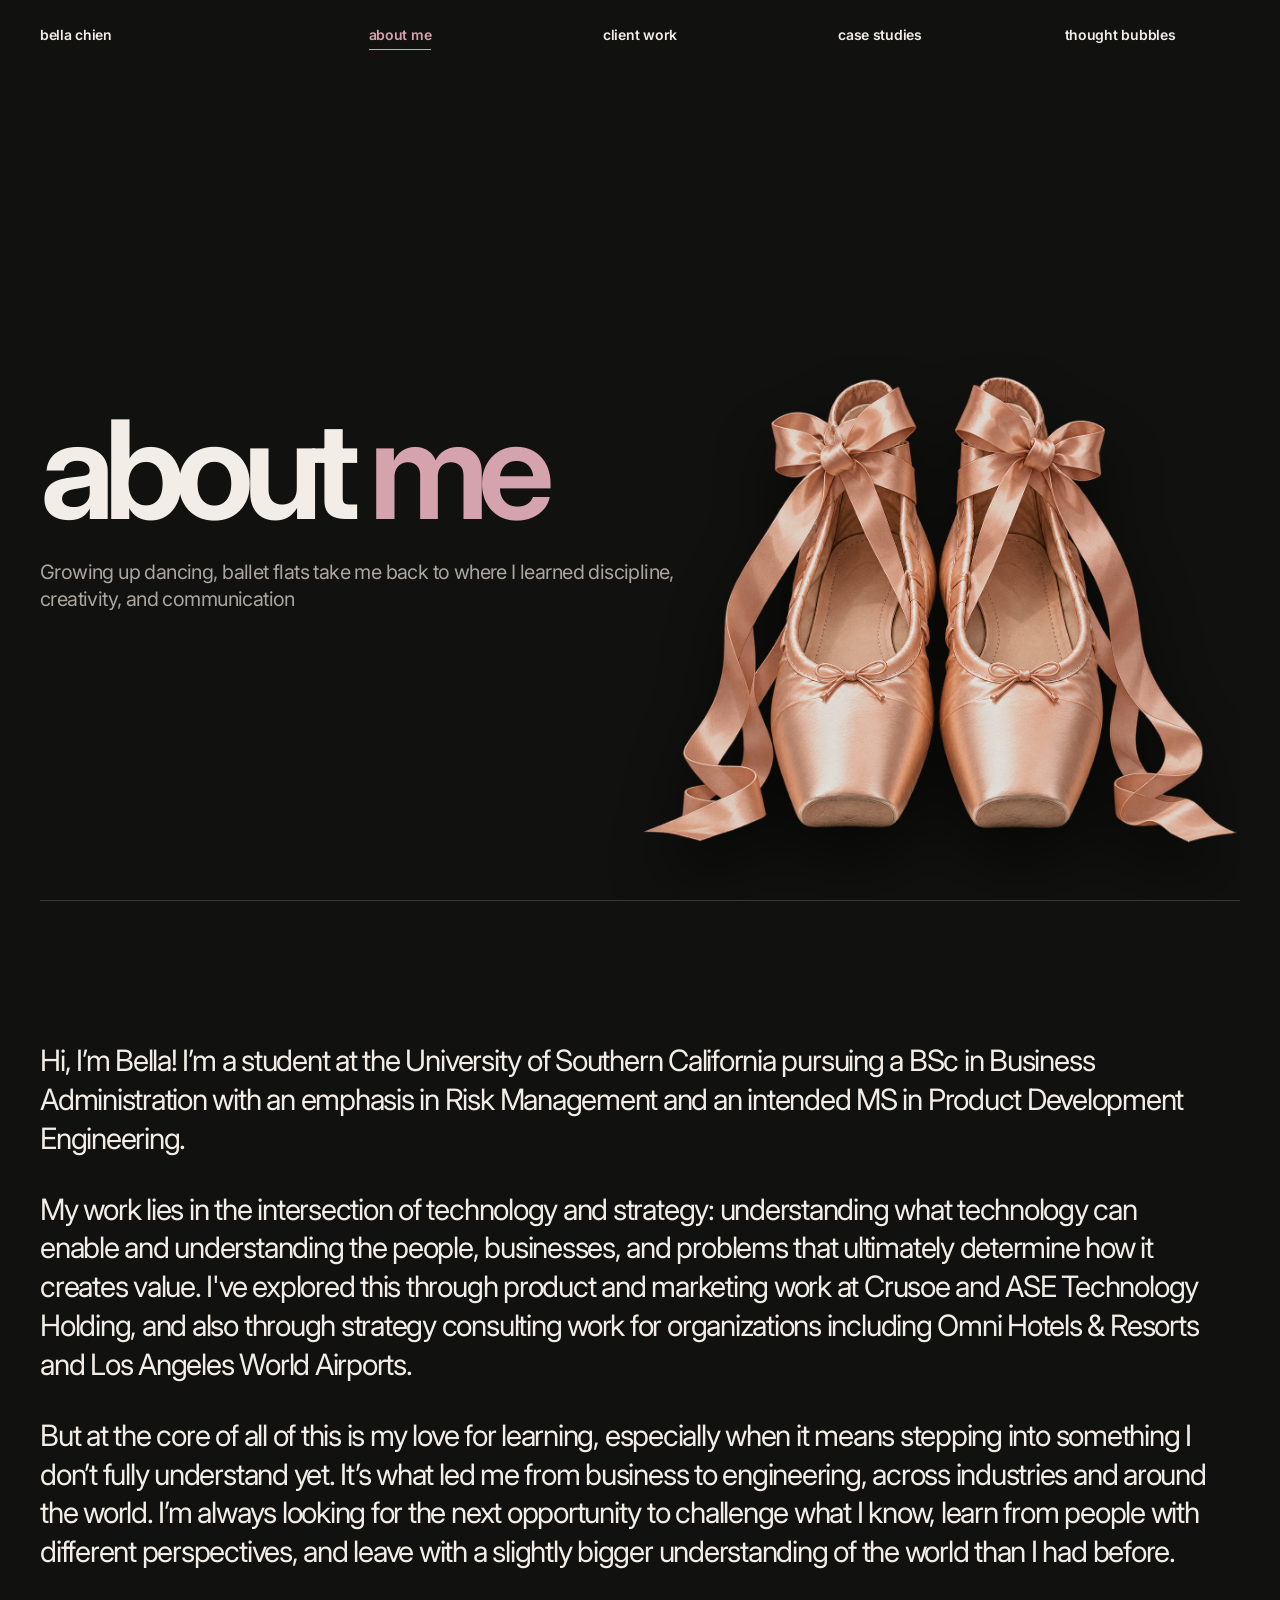
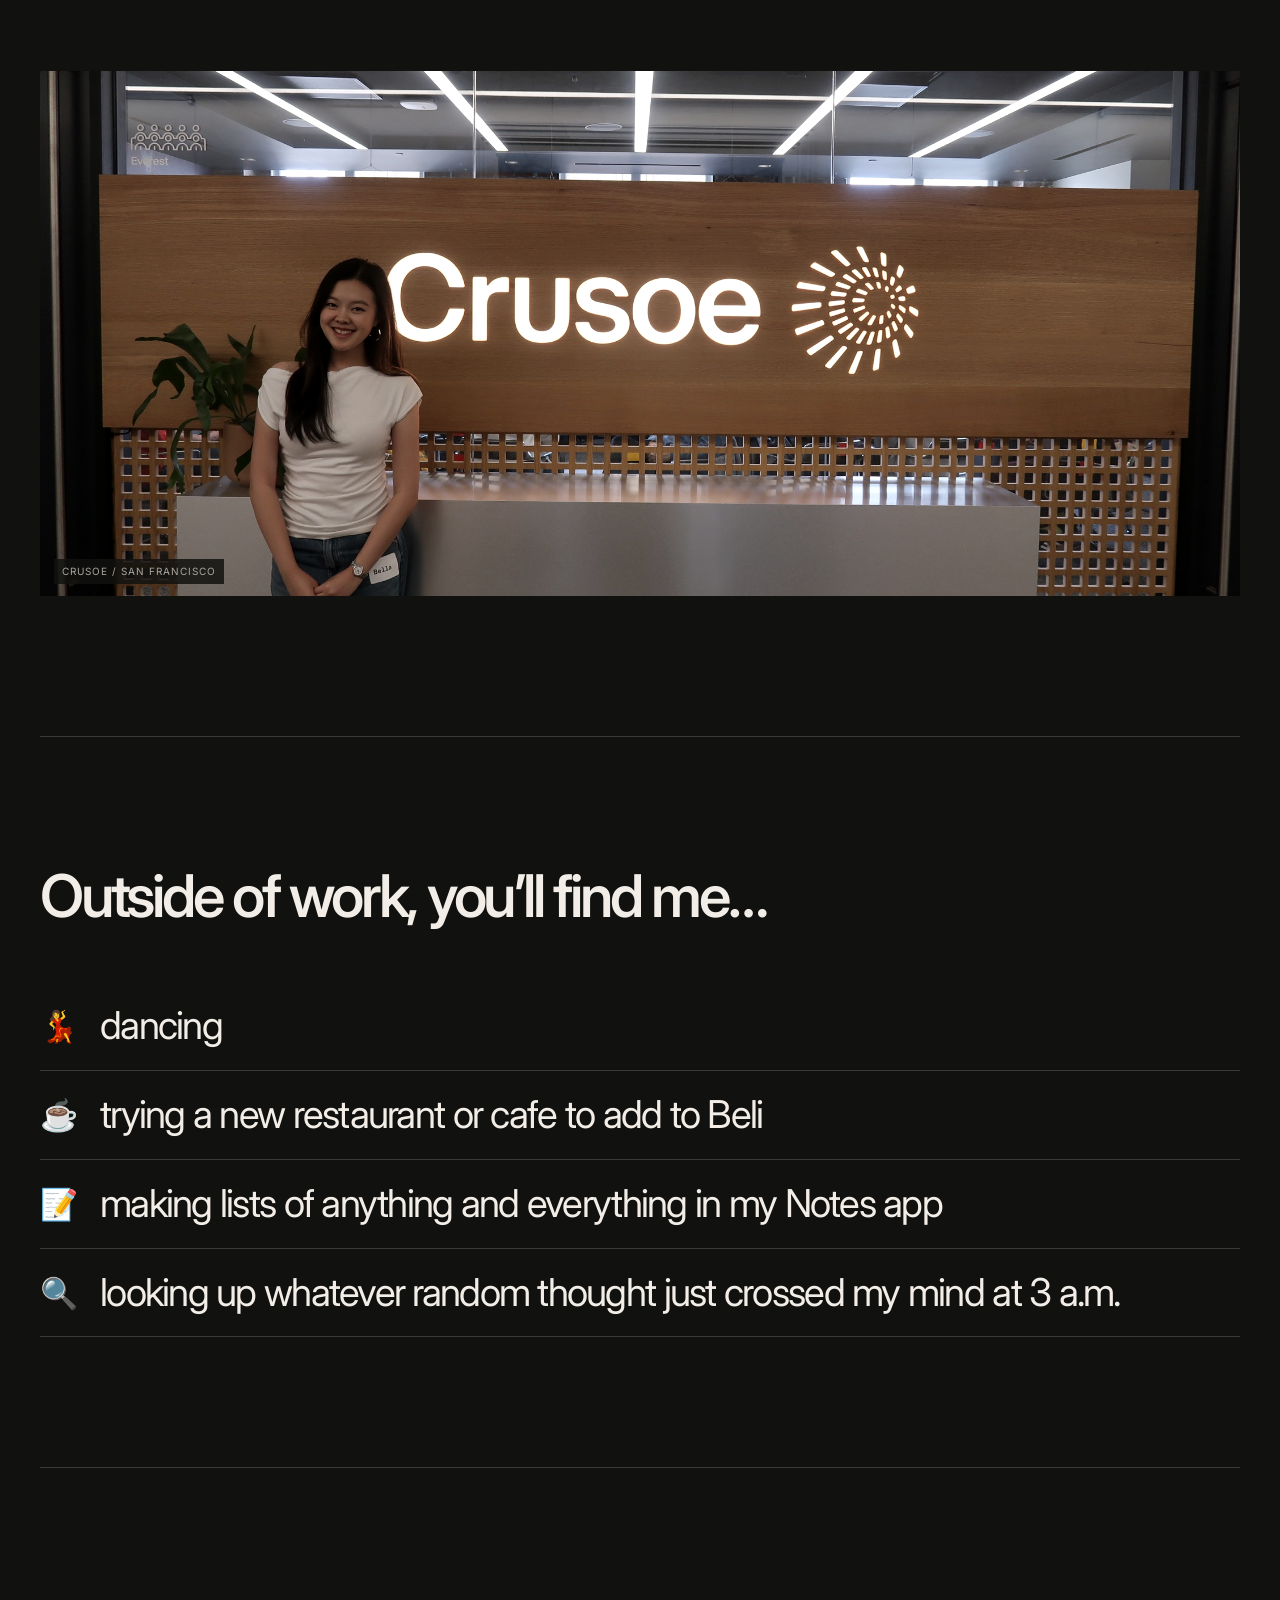
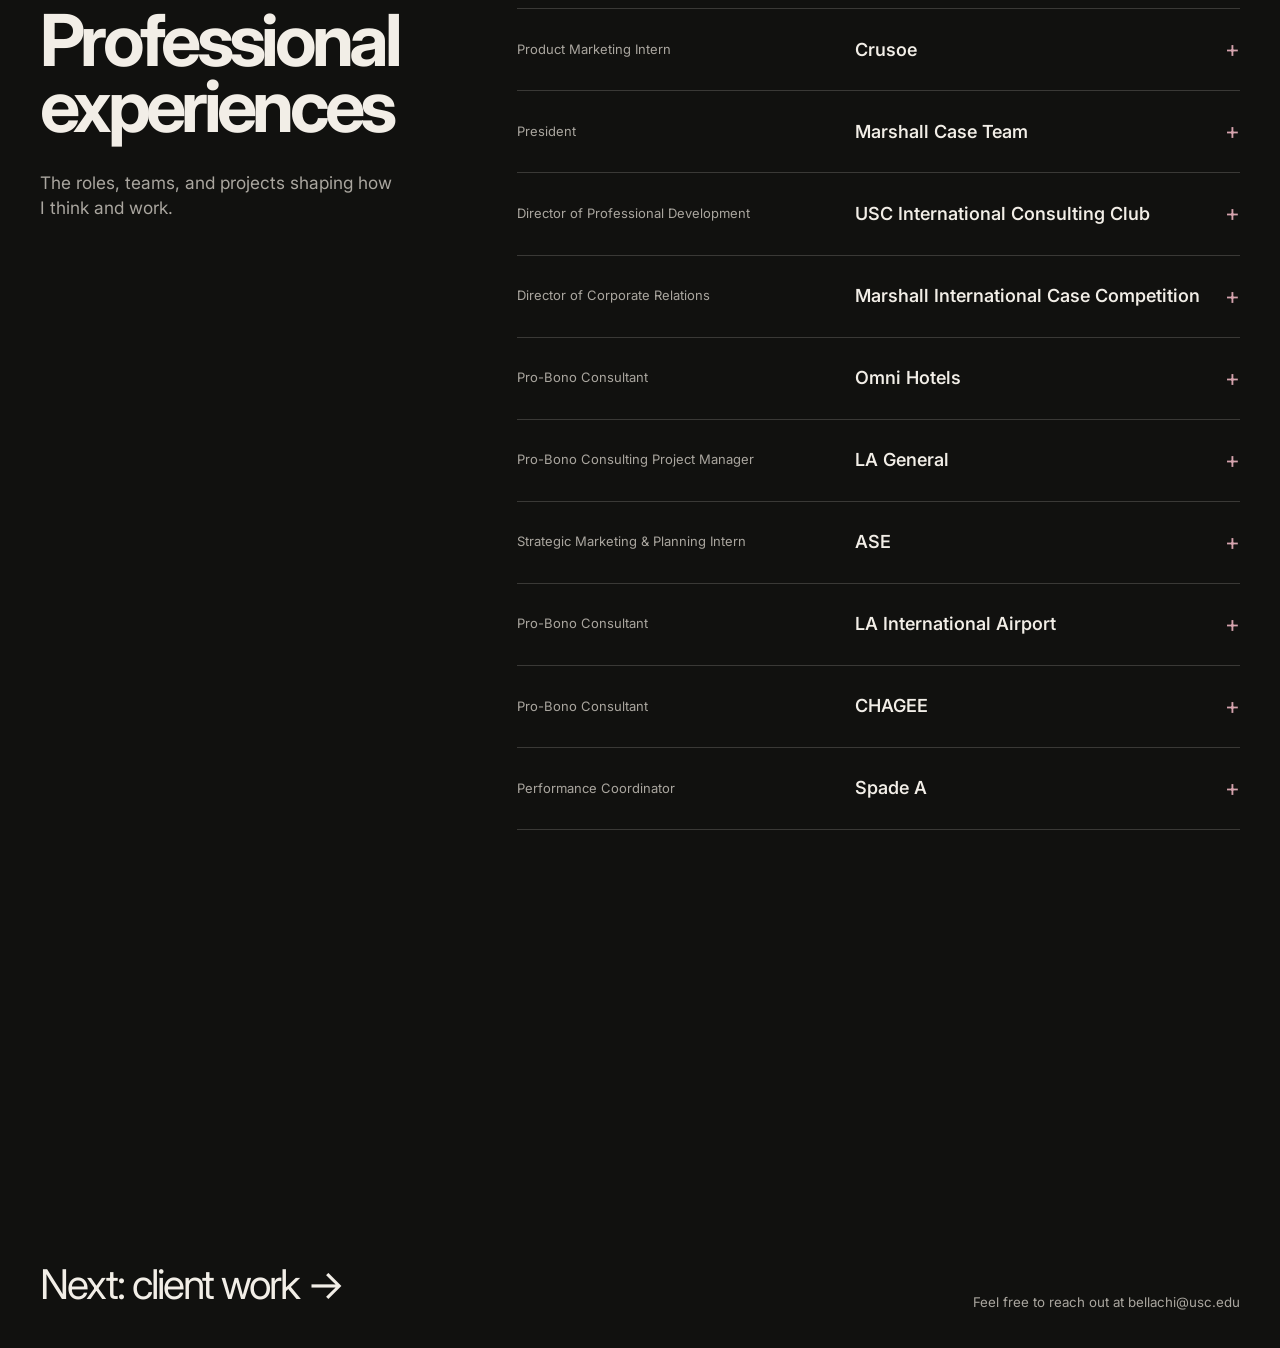
==== about-me/index.html @ 190862af "Publish portfolio" ====
<!doctype html>
<html lang="en">
  <head>
    <meta charset="UTF-8" />
    <meta name="viewport" content="width=device-width, initial-scale=1.0" />
    <meta name="description" content="About Bella Chien — product, strategy, technology, and the people they serve." />
    <meta name="theme-color" content="#11110f" />
    <title>About Me — Bella Chien</title>
    <link rel="icon" href="/assets/favicon.svg" type="image/svg+xml" />
    <link rel="preconnect" href="https://fonts.googleapis.com" />
    <link rel="preconnect" href="https://fonts.gstatic.com" crossorigin />
    <link href="https://fonts.googleapis.com/css2?family=Inter:wght@400;500;600;700&display=swap" rel="stylesheet" />
    <link rel="stylesheet" href="/pages.css?v=6" />
    <script src="/pages.js?v=5" defer></script>
  </head>
  <body class="theme-about">
    <a class="skip-link" href="#main">Skip to content</a>
    <header class="page-header">
      <a class="page-brand" href="/">bella chien</a>
      <button class="page-menu" type="button" aria-expanded="false" aria-controls="page-nav">menu <span aria-hidden="true">+</span></button>
      <nav class="page-nav" id="page-nav" aria-label="Primary navigation">
        <a href="/about-me/" aria-current="page">about me</a>
        <a href="/client-work/">client work</a>
        <a href="/case-studies/">case studies</a>
        <a href="/thought-bubbles/">thought bubbles</a>
      </nav>
    </header>

    <main id="main" class="route-shell">
      <section class="identity-hero reveal">
        <div>
          <h1 class="route-title">about <span>me</span></h1>
          <p class="route-deck">Growing up dancing, ballet flats take me back to where I learned discipline, creativity, and communication</p>
        </div>
        <img class="route-shoe route-shoe-ballet" src="/assets/ballet-shoes-v2.png" alt="Blush ballet shoes" />
      </section>

      <section class="about-prose-block reveal" aria-label="About Bella">
        <div class="about-prose">
          <p>Hi, I’m Bella! I’m a student at the University of Southern California pursuing a BSc in Business Administration with an emphasis in Risk Management and an intended MS in Product Development Engineering.</p>
          <p>My work lies in the intersection of technology and strategy: understanding what technology can enable and understanding the people, businesses, and problems that ultimately determine how it creates value. I've explored this through product and marketing work at Crusoe and ASE Technology Holding, and also through strategy consulting work for organizations including Omni Hotels &amp; Resorts and Los Angeles World Airports.</p>
          <p>But at the core of all of this is my love for learning, especially when it means stepping into something I don’t fully understand yet. It’s what led me from business to engineering, across industries and around the world. I’m always looking for the next opportunity to challenge what I know, learn from people with different perspectives, and leave with a slightly bigger understanding of the world than I had before.</p>
        </div>
        <figure class="about-photo about-photo-wide">
          <img src="/assets/bella-crusoe.jpg" alt="Bella Chien at the Crusoe office" />
          <figcaption>Crusoe / San Francisco</figcaption>
        </figure>
      </section>

      <section class="off-clock reveal">
        <h2>Outside of work, you’ll find me…</h2>
        <ul>
          <li><span>💃</span> dancing</li>
          <li><span>☕</span> trying a new restaurant or cafe to add to Beli</li>
          <li><span>📝</span> making lists of anything and everything in my Notes app</li>
          <li><span>🔍</span> looking up whatever random thought just crossed my mind at 3 a.m.</li>
        </ul>
      </section>

      <section class="experience-archive reveal" aria-labelledby="experience-title">
        <div class="archive-heading">
          <h2 id="experience-title">Professional experiences</h2>
          <p class="archive-subtitle">The roles, teams, and projects shaping how I think and work.</p>
        </div>
        <div class="experience-accordion">
          <details>
            <summary><span>Product Marketing Intern</span><strong>Crusoe</strong><i>+</i></summary>
            <p>Crusoe is an AI infrastructure company building the infrastructure that powers AI, from energy to compute. As a Product Marketing Intern, I focus on how Crusoe goes to market across industries, understanding where our products fit and translating those insights into clear, buyer-relevant stories. My work synthesizes market research, customer and commercial insights, and cross-functional collaboration to help connect what Crusoe builds with where and how it creates value.</p>
          </details>
          <details>
            <summary><span>President</span><strong>Marshall Case Team</strong><i>+</i></summary>
            <p>USC Marshall Case Team is Marshall’s official case competition team, representing USC at international competitions where students develop and present solutions to complex business problems. I currently lead our 40+ member team, with a focus on developing strong problem solvers through case training while building a community that extends beyond the competitions themselves.</p>
          </details>
          <details>
            <summary><span>Director of Professional Development</span><strong>USC International Consulting Club</strong><i>+</i></summary>
            <p>USC International Consulting Club (ICC) is a student-run organization that provides pro-bono consulting to global clients ranging from startups to Fortune 500s across industries. I lead ICC’s 10-week professional development program, equipping new members with the research, analysis, and problem-solving skills needed to succeed on client engagements.</p>
          </details>
          <details>
            <summary><span>Director of Corporate Relations</span><strong>Marshall International Case Competition</strong><i>+</i></summary>
            <p>The USC Marshall International Case Competition brings together students from 20 leading undergraduate business programs around the world for an eight-day case competition in Los Angeles. I supported the competition’s corporate partnerships, working with external sponsors to help fund event operations and shape the delegate experience.</p>
          </details>
          <details>
            <summary><span>Pro-Bono Consultant</span><strong>Omni Hotels</strong><i>+</i></summary>
            <p>Omni Hotels &amp; Resorts wanted to evaluate how its food and beverage operations could transition from a guest amenity into a scalable, profit-driving business nationwide. The project focused on diagnosing revenue leakage from discounting, inconsistent pricing practices, and fragmented operational data, as well as identifying opportunities to increase check size, local diner capture, and repeat visitation. Our team developed a comprehensive strategy spanning menu engineering, AI-enabled pricing tools, discount governance, staff training, and digital guest engagement. The recommendations established a national framework to sustainably grow F&amp;B revenue while preserving Omni’s luxury brand positioning.</p>
          </details>
          <details>
            <summary><span>Pro-Bono Consulting Project Manager</span><strong>LA General</strong><i>+</i></summary>
            <p>LA General Medical Center asked our team to redesign its wayfinding system across a complex, multi-building campus serving a diverse patient population. The project addressed navigation challenges that disproportionately affected first-time visitors, non-English speakers, elderly patients, and individuals with disabilities. By mapping the full patient journey from pre-arrival to appointment, we identified breakdowns in communication, signage, and digital tools. Our recommendations centered on a hybrid wayfinding model combining multilingual pre-arrival communication, ADA-compliant physical signage, and digital mapping solutions to reduce confusion, improve punctuality, and enhance overall patient experience without requiring major structural changes.</p>
          </details>
          <details>
            <summary><span>Strategic Marketing &amp; Planning Intern</span><strong>ASE</strong><i>+</i></summary>
            <p>ASE Technology Holding is the world’s largest outsourced semiconductor assembly and test (OSAT) provider, operating at a critical stage of the global semiconductor value chain. Within the Strategic Marketing and Planning team, I worked on market and industry analysis to understand emerging opportunities, competitive dynamics, and the broader trends shaping the semiconductor industry.</p>
          </details>
          <details>
            <summary><span>Pro-Bono Consultant</span><strong>LA International Airport</strong><i>+</i></summary>
            <p>Los Angeles World Airports partnered with our team to support the launch of the Landside Access Modernization Program (LAMP) and prepare for significant passenger influxes ahead of the 2028 Olympics and World Cup. Our work evaluated digital and in-person communication strategies, innovative accessibility technologies, and global best practices from prior Olympic host airports. We delivered a phased strategy encompassing inclusive marketing, partnerships with disability advocacy groups, wayfinding innovations, staff training, and event-ready operational planning to position LAX as a global leader in accessible and inclusive air travel.</p>
          </details>
          <details>
            <summary><span>Pro-Bono Consultant</span><strong>CHAGEE</strong><i>+</i></summary>
            <p>CHAGEE is a Chinese milk tea brand and at the time were looking to launch their first U.S. flagship store. They came to us looking for a localization strategy, gathering data about Gen Z consumption behavior and exploring potential marketing channels.</p>
          </details>
          <details>
            <summary><span>Performance Coordinator</span><strong>Spade A</strong><i>+</i></summary>
            <p>Spade A Dance is a USC-based global K-pop cover dance group committed to producing high-quality videos. Our Youtube account has garnered over 5.8M views and 21.1k subscribers. As the Performance Coordinator, I organized four external performances with other USC student organizations and cultural festivals, managing communication with event organizers and overseeing performance filming and editing. Additionally, I managed SpadeA’s showcase with 50+ performers by organizing rehearsal schedules and communicating with the venue production team to arrange lighting, sound, and other technical needs.</p>
          </details>
        </div>
      </section>

      <footer class="route-footer reveal">
        <a href="/client-work/">Next: client work →</a>
        <small>Feel free to reach out at <a href="mailto:bellachi@usc.edu">bellachi@usc.edu</a></small>
      </footer>
    </main>
  </body>
</html>
---- pages.css ----
:root {
  --carbon: #11110f;
  --soft-carbon: #1a1917;
  --bone: #f2eee7;
  --gray: #aaa69f;
  --line: rgba(242, 238, 231, .18);
  --accent: #8d3e46;
  --accent-rgb: 141, 62, 70;
  --page: min(1440px, calc(100vw - 80px));
  --sans: "Inter", "Helvetica Neue", Helvetica, Arial, sans-serif;
}

* { box-sizing: border-box; }
html { background: var(--carbon); scroll-behavior: smooth; }
body { margin: 0; overflow-x: hidden; background: var(--carbon); color: var(--bone); font-family: var(--sans); line-height: 1.35; opacity: 0; transition: opacity 360ms ease; }
body.is-ready { opacity: 1; }
body.is-leaving { opacity: 0; }
a { color: inherit; }
img { display: block; max-width: 100%; }
button { font: inherit; }
::selection { background: var(--accent); color: var(--bone); }

@view-transition { navigation: auto; }
::view-transition-old(root) { animation: page-out 240ms ease both; }
::view-transition-new(root) { animation: page-in 420ms cubic-bezier(.2,.75,.2,1) both; }

.skip-link { position: fixed; z-index: 1000; top: 8px; left: 8px; padding: 10px 14px; background: var(--bone); color: var(--carbon); transform: translateY(-150%); }
.skip-link:focus { transform: translateY(0); }
.page-header { position: relative; z-index: 50; width: var(--page); min-height: 76px; margin-inline: auto; display: grid; grid-template-columns: 1fr 4fr; align-items: center; font-size: 14px; font-weight: 600; letter-spacing: -.02em; }
.page-brand, .page-nav a { text-decoration: none; }
.page-brand::after, .page-nav a::after { content: ""; display: block; width: 0; height: 1px; margin-top: 4px; background: currentColor; transition: width 180ms ease; }
.page-brand:hover::after, .page-brand:focus-visible::after, .page-nav a:hover::after, .page-nav a:focus-visible::after, .page-nav a[aria-current="page"]::after { width: 100%; }
.page-nav { display: grid; grid-template-columns: repeat(4, 1fr); }
.page-nav a { width: max-content; margin-inline: auto; padding: 10px 0; }
.page-nav a[aria-current="page"] { color: var(--accent); }
.page-menu { display: none; border: 0; background: transparent; color: var(--bone); cursor: pointer; }
.page-menu span { display: inline-block; margin-left: 7px; transition: transform 180ms ease; }
.page-menu[aria-expanded="true"] span { transform: rotate(45deg); }

.route-shell { width: var(--page); margin-inline: auto; }
.route-title { margin: 0; max-width: 1100px; font-size: clamp(74px, 10.7vw, 170px); font-weight: 650; line-height: .82; letter-spacing: -.078em; }
.route-deck { max-width: 690px; margin: 34px 0 0 auto; color: var(--gray); font-size: clamp(19px, 1.55vw, 25px); letter-spacing: -.03em; }
.listing-hero { min-height: 56svh; padding: clamp(92px, 13vh, 150px) 0 80px; }
.listing-hero .route-title span { color: var(--accent); }

.theme-client { --accent: #8d3e46; --accent-rgb: 141, 62, 70; }
.theme-cases { --accent: #647cff; --accent-rgb: 100, 124, 255; }
.theme-about { --accent: #d5a3ad; --accent-rgb: 213, 163, 173; }
.theme-thoughts { --accent: #9a7ae8; --accent-rgb: 154, 122, 232; }

.identity-hero { position: relative; min-height: calc(100svh - 76px); padding: clamp(90px, 14vh, 160px) 0 76px; display: grid; align-items: center; overflow: hidden; }
.identity-hero > div { position: relative; z-index: 2; }
.identity-hero .route-title span { color: var(--accent); }
.identity-hero .route-deck { margin-left: 0; }
.route-shoe { position: absolute; z-index: 1; right: 0; bottom: clamp(28px, 4vh, 58px); width: min(43vw, 620px); max-height: 68vh; object-fit: contain; object-position: right bottom; opacity: .9; filter: drop-shadow(0 34px 32px rgba(0,0,0,.65)); animation: route-shoe-in 900ms 180ms cubic-bezier(.18,.78,.2,1) both; }
.route-shoe-ballet { width: min(48vw, 690px); right: 0; }
.route-shoe-runners { width: min(44vw, 650px); }
.route-shoe-wings { width: min(42vw, 620px); bottom: clamp(18px, 2.6vh, 42px); }
.route-shoe-heels { width: min(37vw, 520px); }

.about-lead { padding: 140px 0; border-top: 1px solid var(--line); }
.about-lead p { max-width: 1240px; margin: 0; font-size: clamp(44px, 6.1vw, 92px); font-weight: 560; line-height: .98; letter-spacing: -.065em; }
.about-story { display: grid; grid-template-columns: minmax(320px, .72fr) 1.6fr; gap: clamp(50px, 8vw, 150px); align-items: center; padding: 135px 0; border-top: 1px solid var(--line); }
.about-photo { position: relative; margin: 0; aspect-ratio: 4 / 5; overflow: hidden; background: var(--soft-carbon); }
.about-photo img { width: 100%; height: 100%; object-fit: cover; object-position: 12% 48%; transform: scale(1.37); transform-origin: 18% 61%; filter: saturate(.8) contrast(1.05); }
.about-photo figcaption { position: absolute; left: 14px; bottom: 12px; padding: 6px 8px; background: rgba(17,17,15,.84); color: var(--gray); font-size: 10px; letter-spacing: .1em; text-transform: uppercase; }
.about-copy p { max-width: 850px; margin: 0 0 30px; font-size: clamp(21px, 1.8vw, 29px); line-height: 1.38; letter-spacing: -.03em; }
.about-copy p:last-child { margin-bottom: 0; }
.about-prose-block { padding: 140px 0; border-top: 1px solid var(--line); }
.about-prose { max-width: 1180px; }
.about-prose p { margin: 0 0 32px; font-size: clamp(24px, 2.3vw, 38px); line-height: 1.32; letter-spacing: -.042em; }
.about-prose p:last-child { margin-bottom: 0; }
.about-photo-wide { width: 100%; margin-top: 100px; aspect-ratio: 16 / 7; }
.about-photo-wide img { object-position: center 45%; transform: scale(1.04); transform-origin: center; }
.off-clock { padding: 130px 0; border-top: 1px solid var(--line); }
.off-clock h2 { margin: 0; font-size: clamp(36px, 4.6vw, 70px); font-weight: 560; line-height: 1; letter-spacing: -.055em; }
.off-clock ul { margin: 56px 0 0; padding: 0; list-style: none; }
.off-clock li { display: grid; grid-template-columns: 60px 1fr; align-items: center; padding: 18px 0; border-bottom: 1px solid var(--line); font-size: clamp(25px, 3vw, 44px); letter-spacing: -.045em; }
.off-clock li span { font-size: .8em; }
.experience-archive { display: grid; grid-template-columns: minmax(250px, .8fr) 1.6fr; gap: clamp(50px, 9vw, 160px); padding: 140px 0; border-top: 1px solid var(--line); }
.archive-heading h2 { margin: 0; font-size: clamp(48px, 5.6vw, 84px); line-height: .92; letter-spacing: -.065em; }
.archive-subtitle { max-width: 390px; margin: 30px 0 0; color: var(--gray); font-size: clamp(17px, 1.35vw, 21px); line-height: 1.45; }
.experience-accordion details { border-top: 1px solid var(--line); }
.experience-accordion details:last-child { border-bottom: 1px solid var(--line); }
.experience-accordion summary { display: grid; grid-template-columns: 1fr 1.1fr auto; gap: 24px; align-items: center; padding: 25px 0; cursor: pointer; list-style: none; }
.experience-accordion summary::-webkit-details-marker { display: none; }
.experience-accordion summary span { color: var(--gray); font-size: 13px; }
.experience-accordion summary strong { font-size: 18px; font-weight: 560; }
.experience-accordion summary i { color: var(--accent); font-size: 23px; font-style: normal; transition: transform 180ms ease; }
.experience-accordion details[open] summary i { transform: rotate(45deg); }
.experience-accordion details > p { max-width: 680px; margin: 0 0 30px auto; color: var(--gray); font-size: 16px; line-height: 1.55; }

.strategy-intro { display: grid; grid-template-columns: 1.25fr 1fr; gap: clamp(60px, 9vw, 160px); padding: 140px 0; border-top: 1px solid var(--line); }
.strategy-intro > p { margin: 0; font-size: clamp(23px, 2.2vw, 35px); line-height: 1.28; letter-spacing: -.04em; }
.achievement-block h2 { margin: 0 0 28px; color: var(--accent); font-size: 15px; font-weight: 650; letter-spacing: .08em; text-transform: uppercase; }
.achievement-block ul { margin: 0; padding: 0; list-style: none; }
.achievement-block li { display: grid; grid-template-columns: 52px 1fr; gap: 18px; padding: 13px 0; border-bottom: 1px solid var(--line); color: var(--gray); font-size: 14px; }
.achievement-block li span { color: var(--accent); font-weight: 700; }
.strategy-archive { border-top: 1px solid var(--line); }
.strategy-case { display: grid; grid-template-columns: minmax(170px, .55fr) 2.2fr; gap: clamp(50px, 7vw, 120px); padding: 118px 0; border-bottom: 1px solid var(--line); }
.strategy-meta { display: grid; align-content: start; gap: 9px; color: var(--gray); font-size: 12px; }
.strategy-meta span { margin-bottom: 38px; color: var(--accent); font-size: 54px; font-weight: 600; line-height: 1; letter-spacing: -.06em; }
.strategy-meta small { font-size: 11px; letter-spacing: .08em; text-transform: uppercase; }
.strategy-content h2 { max-width: 1050px; margin: 0 0 58px; font-size: clamp(43px, 5.2vw, 78px); font-weight: 560; line-height: .94; letter-spacing: -.065em; }
.case-carousel-section { padding: 120px 0 20px; border-top: 1px solid var(--line); }
.case-carousel-heading { display: flex; justify-content: space-between; gap: 36px; align-items: end; margin-bottom: 52px; }
.case-carousel-heading h2 { max-width: 780px; margin: 0; font-size: clamp(48px, 6.2vw, 92px); font-weight: 600; line-height: .9; letter-spacing: -.07em; }
.case-carousel-controls { display: flex; align-items: center; gap: 14px; }
.case-carousel-button { display: grid; width: 48px; height: 48px; place-items: center; border: 1px solid var(--line); background: transparent; color: var(--bone); cursor: pointer; transition: color 180ms ease, background 180ms ease, border-color 180ms ease; }
.case-carousel-button:hover, .case-carousel-button:focus-visible { border-color: var(--accent); background: var(--accent); }
.case-carousel-status { min-width: 72px; color: var(--gray); font-size: 12px; text-align: center; letter-spacing: .08em; }
.case-carousel { display: flex; gap: 22px; padding: 0 max(0px, calc((100vw - var(--page)) / 2)) 38px 0; overflow-x: auto; overscroll-behavior-inline: contain; scroll-snap-type: x mandatory; scroll-padding-left: 0; scrollbar-width: none; }
.case-carousel::-webkit-scrollbar { display: none; }
.case-card { flex: 0 0 min(970px, 84vw); min-height: 860px; padding: clamp(30px, 4vw, 58px); display: flex; flex-direction: column; scroll-snap-align: start; background: linear-gradient(145deg, rgba(var(--accent-rgb), .13), var(--soft-carbon) 46%); border: 1px solid rgba(var(--accent-rgb), .4); }
.case-card:target { outline: 2px solid var(--accent); outline-offset: -2px; }
.case-card-header { display: flex; justify-content: space-between; gap: 30px; align-items: start; }
.case-card-number { color: var(--accent); font-size: clamp(52px, 5vw, 76px); font-weight: 600; line-height: .82; letter-spacing: -.07em; }
.case-card-header > div { display: grid; gap: 6px; color: var(--gray); font-size: 12px; text-align: right; }
.case-card-header small { letter-spacing: .08em; text-transform: uppercase; }
.case-card-meta { display: grid; grid-template-columns: 1fr 1fr; gap: 18px; margin: 30px 0 32px; padding-top: 18px; border-top: 1px solid var(--line); }
.case-card-meta p { margin: 0; color: var(--bone); font-size: 14px; }
.case-card-meta span { display: block; margin-bottom: 5px; color: var(--accent); font-size: 10px; font-weight: 700; letter-spacing: .12em; text-transform: uppercase; }
.case-card > h2 { max-width: 820px; margin: 0 0 46px; font-size: clamp(40px, 4.5vw, 67px); font-weight: 570; line-height: .94; letter-spacing: -.06em; }
.case-card .diagnosis-solution { margin-top: auto; }
.pdf-link { display: inline-flex; align-items: center; justify-content: space-between; gap: 28px; width: fit-content; margin-top: 34px; padding: 13px 16px; border: 1px solid rgba(var(--accent-rgb), .6); color: var(--bone); font-size: 14px; font-weight: 600; text-decoration: none; transition: background 180ms ease, border-color 180ms ease; }
.pdf-link span { color: var(--accent); font-size: 18px; transition: transform 180ms ease, color 180ms ease; }
.pdf-link:hover, .pdf-link:focus-visible { border-color: var(--accent); background: var(--accent); }
.pdf-link:hover span, .pdf-link:focus-visible span { color: var(--bone); transform: translate(2px, -2px); }
.diagnosis-solution { display: grid; grid-template-columns: 1fr 1fr; gap: 18px; }
.diagnosis-solution > div { min-height: 100%; padding: 27px; background: var(--soft-carbon); border-top: 2px solid var(--accent); }
.diagnosis-solution strong { display: block; margin-bottom: 19px; color: var(--accent); font-size: 11px; letter-spacing: .13em; text-transform: uppercase; }
.diagnosis-solution p { margin: 0; color: var(--gray); font-size: 16px; line-height: 1.55; }
.single-diagnosis .visual-placeholder { border-top-width: 2px; }

.client-projects { border-top: 1px solid var(--line); }
.client-project { display: grid; grid-template-columns: minmax(180px, .55fr) 2.2fr; gap: clamp(50px, 7vw, 120px); padding: 130px 0; border-bottom: 1px solid var(--line); }
.client-index span { color: var(--accent); font-size: 66px; font-weight: 600; line-height: 1; letter-spacing: -.07em; }
.client-index p { margin: 22px 0 0; color: var(--gray); font-size: 12px; line-height: 1.45; }
.client-project-main h2 { margin: 0; font-size: clamp(54px, 6.9vw, 105px); font-weight: 580; line-height: .9; letter-spacing: -.072em; }
.client-project-subtitle { margin: 20px 0 58px; color: var(--gray); font-size: clamp(18px, 1.6vw, 25px); }
.project-link { display: inline-flex; align-items: center; gap: 18px; margin-top: 42px; color: var(--bone); font-size: 16px; font-weight: 600; text-decoration: none; }
.project-link span { display: grid; width: 38px; height: 38px; place-items: center; background: var(--accent); transition: transform 180ms ease; }
.project-link:hover span, .project-link:focus-visible span { transform: translateX(5px); }
.project-actions { display: flex; flex-wrap: wrap; gap: 14px 28px; }
.project-link-secondary span { background: transparent; border: 1px solid var(--accent); color: var(--accent); }
.project-visual { position: relative; width: 100%; margin: 48px 0 0; aspect-ratio: 16 / 7; overflow: hidden; background: var(--soft-carbon); border: 1px solid rgba(var(--accent-rgb), .45); }
.project-visual img { width: 100%; height: 100%; object-fit: cover; transition: transform 600ms cubic-bezier(.17,.84,.22,1); }
.project-visual:hover img { transform: scale(1.025); }
.project-visual figcaption { position: absolute; left: 15px; bottom: 13px; padding: 7px 9px; background: rgba(17,17,15,.82); color: var(--bone); font-size: 10px; letter-spacing: .09em; text-transform: uppercase; }
.visual-placeholder { min-height: 300px; margin-top: 42px; padding: 24px; display: grid; align-content: space-between; background: linear-gradient(135deg, rgba(var(--accent-rgb), .22), rgba(242,238,231,.035)); border: 1px solid rgba(var(--accent-rgb), .55); color: var(--bone); }
.visual-placeholder span { font-size: clamp(42px, 6vw, 86px); font-weight: 600; letter-spacing: -.07em; }
.visual-placeholder small { color: var(--gray); font-size: 11px; letter-spacing: .1em; text-transform: uppercase; }

.thought-intro { padding: 120px 0; border-top: 1px solid var(--line); }
.thought-intro p { max-width: 1050px; margin: 0; font-size: clamp(38px, 5.4vw, 78px); font-weight: 560; line-height: 1.04; letter-spacing: -.055em; }
.essay-list { border-top: 1px solid var(--line); }
.essay { display: grid; grid-template-columns: 110px minmax(0, 1.6fr) minmax(240px, .65fr); gap: clamp(38px, 6vw, 96px); padding: 120px 0; border-bottom: 1px solid var(--line); }
.essay-number { color: var(--accent); font-size: 58px; font-weight: 600; line-height: 1; letter-spacing: -.06em; }
.essay-content h2 { margin: 0 0 42px; font-size: clamp(44px, 4.4vw, 68px); font-weight: 570; line-height: .94; letter-spacing: -.055em; overflow-wrap: normal; word-break: normal; }
.essay-content p { max-width: 820px; margin: 0; color: var(--gray); font-size: 17px; line-height: 1.65; }
.essay-visual { position: relative; width: 100%; max-height: 560px; margin: 0; aspect-ratio: 8.5 / 11; overflow: hidden; background: #fff; border: 1px solid rgba(var(--accent-rgb), .45); }
.essay-visual img { width: 100%; height: 100%; object-fit: cover; object-position: top; transition: transform 500ms cubic-bezier(.17,.84,.22,1); }
.essay-visual:hover img { transform: scale(1.02); }
.essay-visual figcaption { position: absolute; left: 12px; bottom: 10px; max-width: calc(100% - 24px); padding: 6px 8px; background: rgba(17,17,15,.86); color: var(--bone); font-size: 9px; letter-spacing: .08em; text-transform: uppercase; }
.visual-placeholder-tall { min-height: 420px; margin-top: 0; }

.journey-map { display: grid; grid-template-columns: repeat(4, 1fr); gap: 2px; margin: 62px 0; }
.journey-map article { position: relative; min-height: 285px; padding: 25px; background: var(--soft-carbon); border-top: 2px solid var(--accent); }
.journey-map article::after { content: "→"; position: absolute; z-index: 2; top: 22px; right: -9px; color: var(--accent); }
.journey-map article:last-child::after { display: none; }
.journey-map span, .implementation-grid span { color: var(--accent); font-size: 11px; font-weight: 700; letter-spacing: .12em; }
.journey-map h3, .accessibility-grid h3, .solution-system h3, .implementation-grid h3 { margin: 54px 0 17px; font-size: 22px; line-height: 1; letter-spacing: -.04em; }
.journey-map p, .accessibility-grid p, .solution-system p, .implementation-grid p { margin: 0; color: var(--gray); font-size: 14px; line-height: 1.5; }
.accessibility-grid { display: grid; grid-template-columns: repeat(3, 1fr); gap: 16px; margin-top: 62px; }
.accessibility-grid article { min-height: 260px; padding: 28px; border: 1px solid var(--line); }
.accessibility-grid article > span { color: var(--accent); font-size: 42px; }
.accessibility-grid h3 { margin-top: 32px; }
.solution-system { display: grid; gap: 2px; margin-top: 60px; counter-reset: solution; }
.solution-system article { display: grid; grid-template-columns: .65fr 1fr 1.4fr; gap: 26px; align-items: center; min-height: 152px; padding: 25px 28px; background: var(--soft-carbon); transition: background 180ms ease; }
.solution-system article:hover { background: rgba(var(--accent-rgb), .14); }
.solution-system span { color: var(--accent); font-size: 11px; font-weight: 700; letter-spacing: .12em; text-transform: uppercase; }
.solution-system h3 { margin: 0; }
.implementation-grid { display: grid; grid-template-columns: repeat(2, 1fr); gap: 16px; margin-top: 62px; }
.implementation-grid article { min-height: 240px; padding: 28px; background: linear-gradient(145deg, rgba(var(--accent-rgb), .18), var(--soft-carbon)); border: 1px solid rgba(var(--accent-rgb), .36); }
.implementation-grid h3 { margin-top: 55px; }

.experience-list { border-top: 1px solid var(--line); }
.experience-row { position: relative; display: grid; grid-template-columns: minmax(150px, 1.1fr) 3fr auto; gap: 28px; align-items: center; min-height: 132px; padding: 22px 0; border-bottom: 1px solid var(--line); text-decoration: none; overflow: hidden; }
.experience-row::before { content: ""; position: absolute; inset: 0; z-index: -1; background: linear-gradient(90deg, rgba(var(--accent-rgb), .18), transparent 68%); transform: translateX(-102%); transition: transform 420ms cubic-bezier(.2,.75,.2,1); }
.experience-row:hover::before, .experience-row:focus-visible::before { transform: translateX(0); }
.experience-row time { color: var(--gray); font-size: 13px; letter-spacing: .02em; }
.experience-name { transition: transform 320ms cubic-bezier(.2,.75,.2,1); }
.experience-row:hover .experience-name, .experience-row:focus-visible .experience-name { transform: translateX(10px); }
.experience-name h2 { margin: 0; font-size: clamp(24px, 2.4vw, 38px); font-weight: 560; line-height: 1.05; letter-spacing: -.05em; }
.experience-name p { margin: 8px 0 0; color: var(--gray); font-size: 13px; }
.experience-arrow { display: grid; width: 46px; height: 46px; place-items: center; border: 1px solid var(--line); font-size: 22px; transition: border-color 180ms ease, background 180ms ease, color 180ms ease, transform 240ms ease; }
.experience-row:hover .experience-arrow, .experience-row:focus-visible .experience-arrow { border-color: var(--accent); background: var(--accent); color: var(--bone); transform: translateX(3px); }
.coming-row { cursor: default; }
.coming-row .experience-arrow { color: var(--gray); font-size: 13px; }

.route-footer { min-height: 42svh; padding: 90px 0 36px; display: grid; grid-template-columns: 1fr auto; align-items: end; }
.route-footer a { font-size: clamp(26px, 3.2vw, 48px); letter-spacing: -.05em; text-decoration: none; }
.route-footer a:hover, .route-footer a:focus-visible { color: var(--accent); }
.route-footer small { color: var(--gray); }
.route-footer small a { font-size: inherit; letter-spacing: inherit; }

.case-progress { position: fixed; z-index: 100; top: 0; left: 0; width: var(--reading-progress, 0%); height: 2px; background: var(--accent); box-shadow: 0 0 14px rgba(var(--accent-rgb), .8); }
.case-hero { width: var(--page); min-height: calc(100svh - 76px); margin-inline: auto; padding: clamp(70px, 10vh, 120px) 0 54px; display: grid; grid-template-rows: auto 1fr auto; }
.case-title { align-self: center; margin: 42px 0; max-width: 1320px; font-size: clamp(66px, 9vw, 142px); font-weight: 650; line-height: .87; letter-spacing: -.078em; }
.case-title em { color: var(--accent); font-style: normal; }
.case-hero-bottom { display: grid; grid-template-columns: 1fr 1.5fr; gap: clamp(36px, 8vw, 150px); align-items: end; }
.case-meta { margin: 0; color: var(--gray); font-size: 14px; }
.case-meta strong { display: block; margin-bottom: 6px; color: var(--bone); font-size: 15px; }
.case-summary { margin: 0; max-width: 820px; font-size: clamp(23px, 2.2vw, 36px); line-height: 1.09; letter-spacing: -.045em; }
.case-summary strong { color: var(--accent); font-weight: 600; }
.case-cover { position: relative; width: 100%; height: min(70vw, 760px); margin: 0; overflow: hidden; background: var(--soft-carbon); }
.case-cover img { width: 100%; height: 100%; object-fit: cover; object-position: center top; }
.case-cover figcaption { position: absolute; left: 30px; bottom: 24px; padding: 7px 9px; background: rgba(17,17,15,.82); color: var(--gray); font-size: 10px; letter-spacing: .1em; text-transform: uppercase; }

.case-body { width: var(--page); margin-inline: auto; }
.case-body, .case-section, .case-section-content, .essay-list, .essay, .essay-content { min-width: 0; max-width: 100%; }
.case-intro { display: grid; grid-template-columns: 1fr 2fr; gap: clamp(40px, 8vw, 150px); padding: 150px 0; }
.case-intro h2, .case-section h2 { margin: 0; font-size: clamp(52px, 6.4vw, 96px); font-weight: 600; line-height: .9; letter-spacing: -.07em; }
.case-intro p { margin: 0; max-width: 900px; font-size: clamp(23px, 2.25vw, 36px); line-height: 1.17; letter-spacing: -.04em; }
.case-section { display: grid; grid-template-columns: minmax(180px, .74fr) minmax(0, 2fr); gap: clamp(40px, 8vw, 150px); padding: 136px 0; border-top: 1px solid var(--line); }
.case-section-number { color: var(--accent); font-size: 12px; font-weight: 700; letter-spacing: .12em; text-transform: uppercase; }
.case-section-content h2 { margin-bottom: 42px; }
.case-section-content h2, .essay-content h2 { overflow-wrap: anywhere; }
.case-section-content p { max-width: 860px; margin: 0 0 26px; color: var(--bone); font-size: clamp(18px, 1.45vw, 23px); line-height: 1.55; letter-spacing: -.02em; }
.case-section-content p:last-child { margin-bottom: 0; }
.case-visual { margin: 64px 0 0; }
.case-visual img { width: 100%; background: #fff; }
.case-visual figcaption { max-width: 760px; margin-top: 14px; color: var(--gray); font-size: 12px; letter-spacing: .02em; }
.visual-pair { display: grid; grid-template-columns: 1fr 1fr; gap: 18px; margin-top: 64px; }
.visual-pair .case-visual { margin: 0; }
.takeaway { position: relative; margin-top: 42px; padding-left: 28px; border-left: 2px solid var(--accent); }
.takeaway + .takeaway { margin-top: 54px; }
.takeaway strong { display: block; margin-bottom: 12px; color: var(--accent); font-size: 13px; letter-spacing: .1em; text-transform: uppercase; }
.case-next { display: grid; grid-template-columns: 1fr auto; gap: 40px; align-items: end; min-height: 55svh; padding: 130px 0 50px; border-top: 1px solid var(--line); }
.case-next p { margin: 0 0 18px; color: var(--gray); font-size: 12px; font-weight: 700; letter-spacing: .12em; text-transform: uppercase; }
.case-next a { font-size: clamp(48px, 7.5vw, 112px); font-weight: 600; line-height: .9; letter-spacing: -.07em; text-decoration: none; }
.case-next a:hover, .case-next a:focus-visible { color: var(--accent); }
.case-next span { color: var(--accent); font-size: 42px; }

.placeholder-main { min-height: calc(100svh - 76px); display: grid; align-items: center; padding: 80px 0; }
.placeholder-main .route-title { max-width: 1200px; }
.placeholder-note { display: grid; grid-template-columns: 1fr 1.4fr; gap: 50px; align-items: end; margin-top: 72px; padding-top: 28px; border-top: 1px solid var(--line); }
.placeholder-note p { margin: 0; color: var(--gray); font-size: clamp(19px, 1.55vw, 25px); }
.placeholder-index { color: var(--accent); font-size: clamp(52px, 8vw, 112px); font-weight: 600; line-height: .9; letter-spacing: -.07em; }

.reveal { opacity: 0; transform: translateY(32px); transition: opacity 700ms ease, transform 700ms cubic-bezier(.2,.75,.2,1); }
.reveal.is-visible { opacity: 1; transform: none; }

@keyframes page-in { from { opacity: 0; transform: translateY(14px); } to { opacity: 1; transform: none; } }
@keyframes page-out { from { opacity: 1; } to { opacity: 0; transform: translateY(-8px); } }
@keyframes route-shoe-in { from { opacity: 0; transform: translateX(20%) rotate(4deg); } to { opacity: .9; transform: none; } }

@media (max-width: 900px) {
  :root { --page: calc(100vw - 40px); }
  .page-header { grid-template-columns: 1fr auto; }
  .page-menu { display: block; }
  .page-nav { position: absolute; top: 76px; left: -20px; right: -20px; display: grid; grid-template-columns: 1fr; padding: 14px 20px 26px; background: var(--carbon); border-bottom: 1px solid var(--line); opacity: 0; visibility: hidden; transform: translateY(-120%); transition: transform 220ms ease, opacity 180ms ease, visibility 220ms; }
  .page-nav.is-open { opacity: 1; visibility: visible; transform: translateY(0); }
  .page-nav a { width: 100%; margin: 0; padding: 14px 0; border-bottom: 1px solid var(--line); }
  .listing-hero { min-height: 50svh; }
  .experience-row { grid-template-columns: 115px 1fr auto; }
  .identity-hero { min-height: 760px; align-items: start; padding-top: 115px; }
  .route-shoe, .route-shoe-ballet, .route-shoe-runners, .route-shoe-wings, .route-shoe-heels { right: -8vw; bottom: 28px; width: min(60vw, 520px); max-height: 49vh; }
  .about-story, .strategy-intro { grid-template-columns: 1fr; }
  .about-photo { width: min(520px, 75vw); }
  .about-photo-wide { width: 100%; }
  .experience-archive { grid-template-columns: 1fr; }
  .strategy-case, .client-project { grid-template-columns: 135px 1fr; }
  .essay { grid-template-columns: 76px 1fr; }
  .essay .visual-placeholder, .essay .essay-visual { grid-column: 2; }
  .journey-map { grid-template-columns: repeat(2, 1fr); }
  .accessibility-grid { grid-template-columns: 1fr; }
  .solution-system article { grid-template-columns: .5fr 1fr 1.3fr; }
  .case-hero { min-height: auto; padding-bottom: 80px; }
  .case-title { margin: 82px 0; }
  .case-hero-bottom, .case-intro, .case-section { grid-template-columns: 1fr; }
  .case-intro { gap: 36px; }
  .case-section { gap: 24px; }
  .visual-pair { grid-template-columns: 1fr; }
  .case-card { flex-basis: min(820px, 88vw); }
}

@media (max-width: 600px) {
  .route-title { font-size: 20.5vw; }
  .route-deck { margin-left: 0; }
  .listing-hero { padding-top: 90px; }
  .identity-hero { min-height: 670px; padding-top: 90px; }
  .identity-hero .route-title { font-size: 19vw; }
  .route-shoe, .route-shoe-ballet, .route-shoe-runners, .route-shoe-wings, .route-shoe-heels { right: 0; bottom: 18px; width: 80vw; max-width: calc(100vw - 20px); max-height: 45vh; opacity: .78; }
  .about-lead { padding: 92px 0; }
  .about-lead p { font-size: 11.8vw; }
  .about-story { padding: 92px 0; }
  .about-prose-block { padding: 92px 0; }
  .about-prose p { margin-bottom: 26px; font-size: 23px; line-height: 1.42; letter-spacing: -.03em; }
  .about-photo { width: 100%; }
  .about-photo-wide { margin-top: 64px; aspect-ratio: 4 / 5; }
  .about-photo-wide img { object-position: center 44%; transform: scale(1.03); transform-origin: center; }
  .off-clock { padding: 90px 0; }
  .off-clock li { grid-template-columns: 45px 1fr; font-size: 25px; }
  .experience-archive { padding: 92px 0; }
  .experience-accordion summary { grid-template-columns: 1fr auto; gap: 8px 18px; }
  .experience-accordion summary strong { grid-column: 1; grid-row: 2; }
  .experience-accordion summary i { grid-column: 2; grid-row: 1 / 3; }
  .experience-accordion details > p { margin-left: 0; }
  .strategy-intro { padding: 92px 0; }
  .case-carousel-section { padding-top: 88px; }
  .case-carousel-heading { display: grid; margin-bottom: 36px; }
  .case-carousel-controls { justify-self: end; }
  .case-card { flex-basis: 88vw; min-height: auto; padding: 26px 22px 30px; }
  .case-card-meta { grid-template-columns: 1fr; margin-top: 38px; }
  .case-card > h2 { margin-bottom: 36px; font-size: 12vw; }
  .case-card .diagnosis-solution { margin-top: 0; }
  .strategy-case, .client-project { grid-template-columns: 1fr; padding: 88px 0; }
  .strategy-meta, .client-index { grid-template-columns: auto 1fr; align-items: end; }
  .strategy-meta span { margin: 0; }
  .strategy-meta small { grid-column: 2; }
  .client-index p { margin: 0 0 6px 18px; }
  .strategy-content h2 { margin-top: 16px; margin-bottom: 40px; font-size: 12.5vw; }
  .client-project-main h2 { font-size: 15vw; }
  .diagnosis-solution { grid-template-columns: 1fr; }
  .thought-intro { padding: 92px 0; }
  .essay { grid-template-columns: 1fr; padding: 88px 0; }
  .essay > *, .case-section > * { min-width: 0; width: 100%; }
  .essay .visual-placeholder, .essay .essay-visual { grid-column: 1; }
  .essay-visual { max-width: 420px; }
  .essay-content h2 { font-size: clamp(40px, 10vw, 58px); }
  .journey-map { grid-template-columns: 1fr; }
  .journey-map article::after { top: auto; right: 24px; bottom: -10px; transform: rotate(90deg); }
  .solution-system article { grid-template-columns: 1fr; gap: 12px; }
  .solution-system h3 { margin: 8px 0; }
  .implementation-grid { grid-template-columns: 1fr; }
  .experience-row { grid-template-columns: 1fr auto; min-height: 142px; gap: 18px; }
  .experience-row time { grid-column: 1 / -1; }
  .experience-name h2 { font-size: 28px; }
  .experience-arrow { width: 40px; height: 40px; }
  .route-footer { grid-template-columns: 1fr; gap: 50px; }
  .case-title { font-size: 18vw; }
  .case-hero-bottom { gap: 42px; }
  .case-intro, .case-section { padding: 92px 0; }
  .case-intro h2, .case-section h2 { font-size: 14vw; }
  .case-section-content p { font-size: 18px; }
  .case-next { grid-template-columns: 1fr; min-height: 42svh; }
  .case-next span { display: none; }
  .placeholder-note { grid-template-columns: 1fr; }
}

@media (prefers-reduced-motion: reduce) {
  html { scroll-behavior: auto; }
  *, *::before, *::after { animation-duration: .001ms !important; animation-iteration-count: 1 !important; transition-duration: .001ms !important; }
  .reveal { opacity: 1; transform: none; }
}
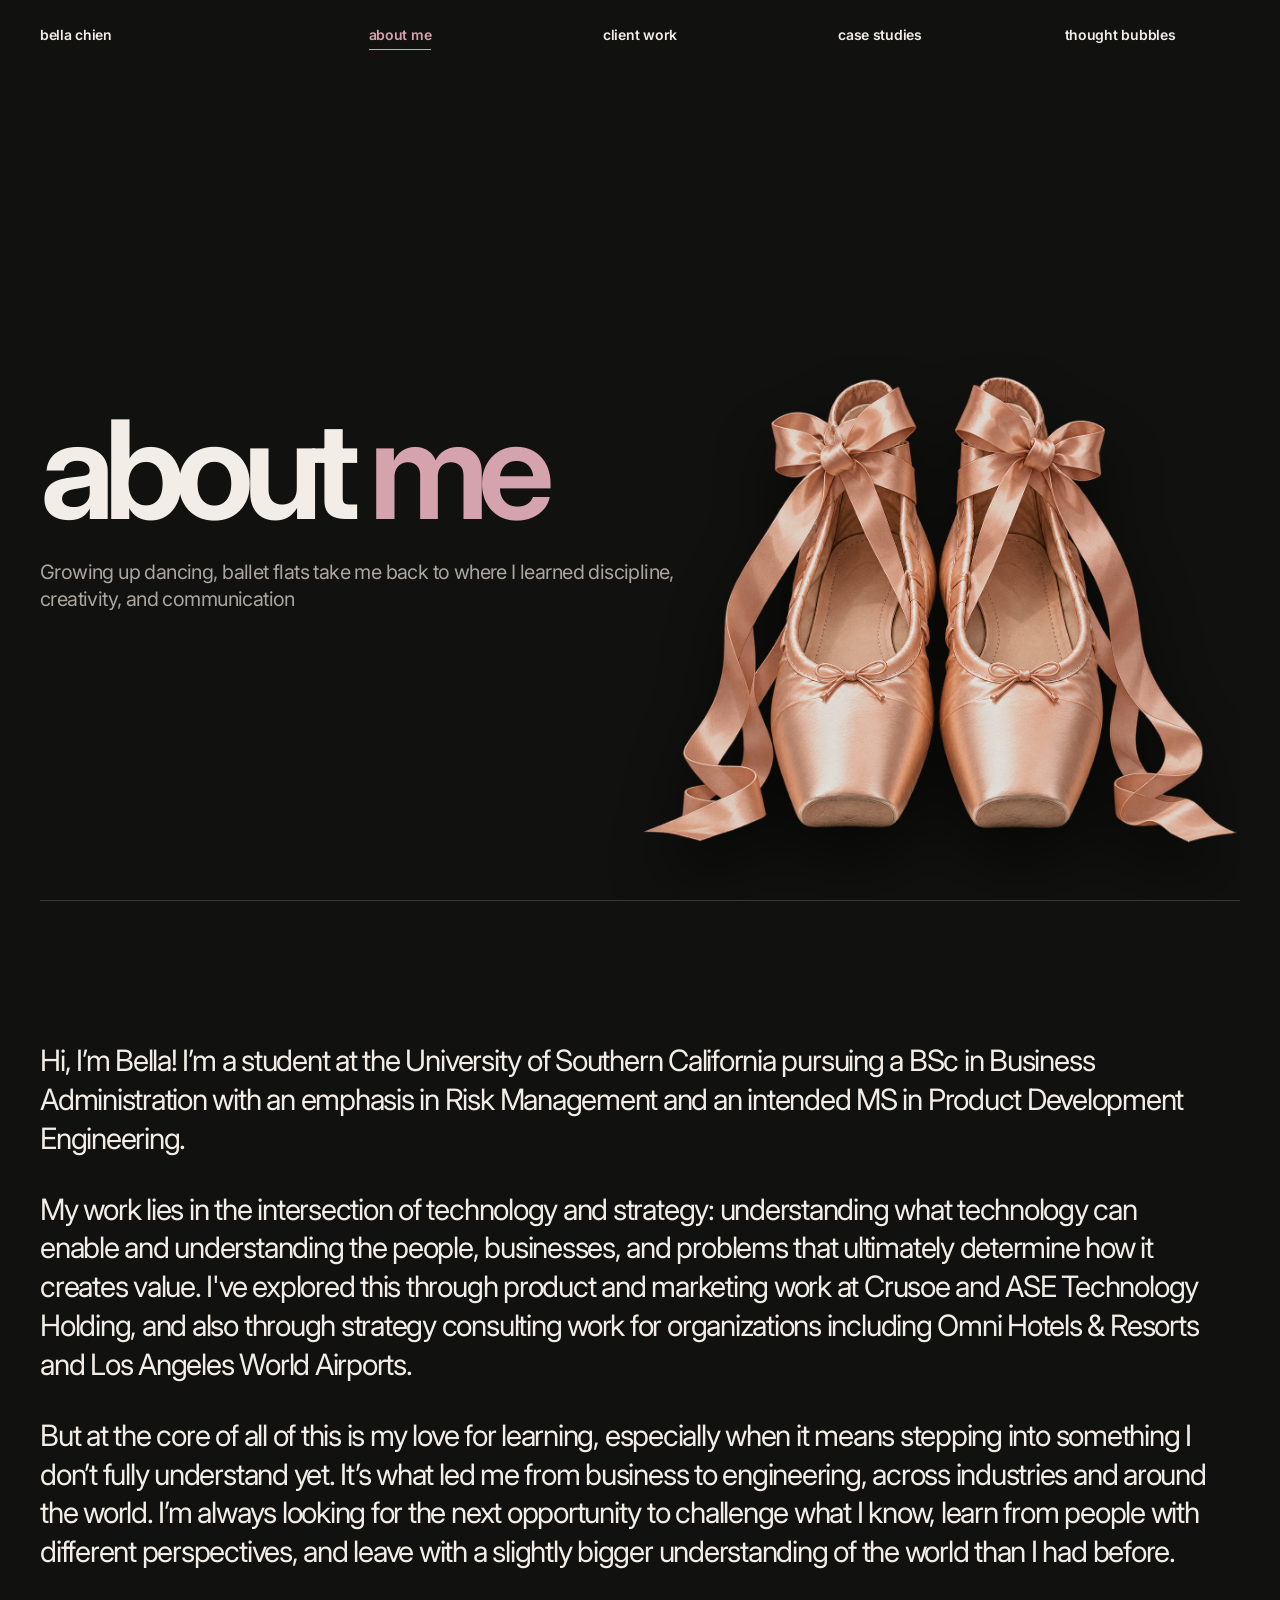
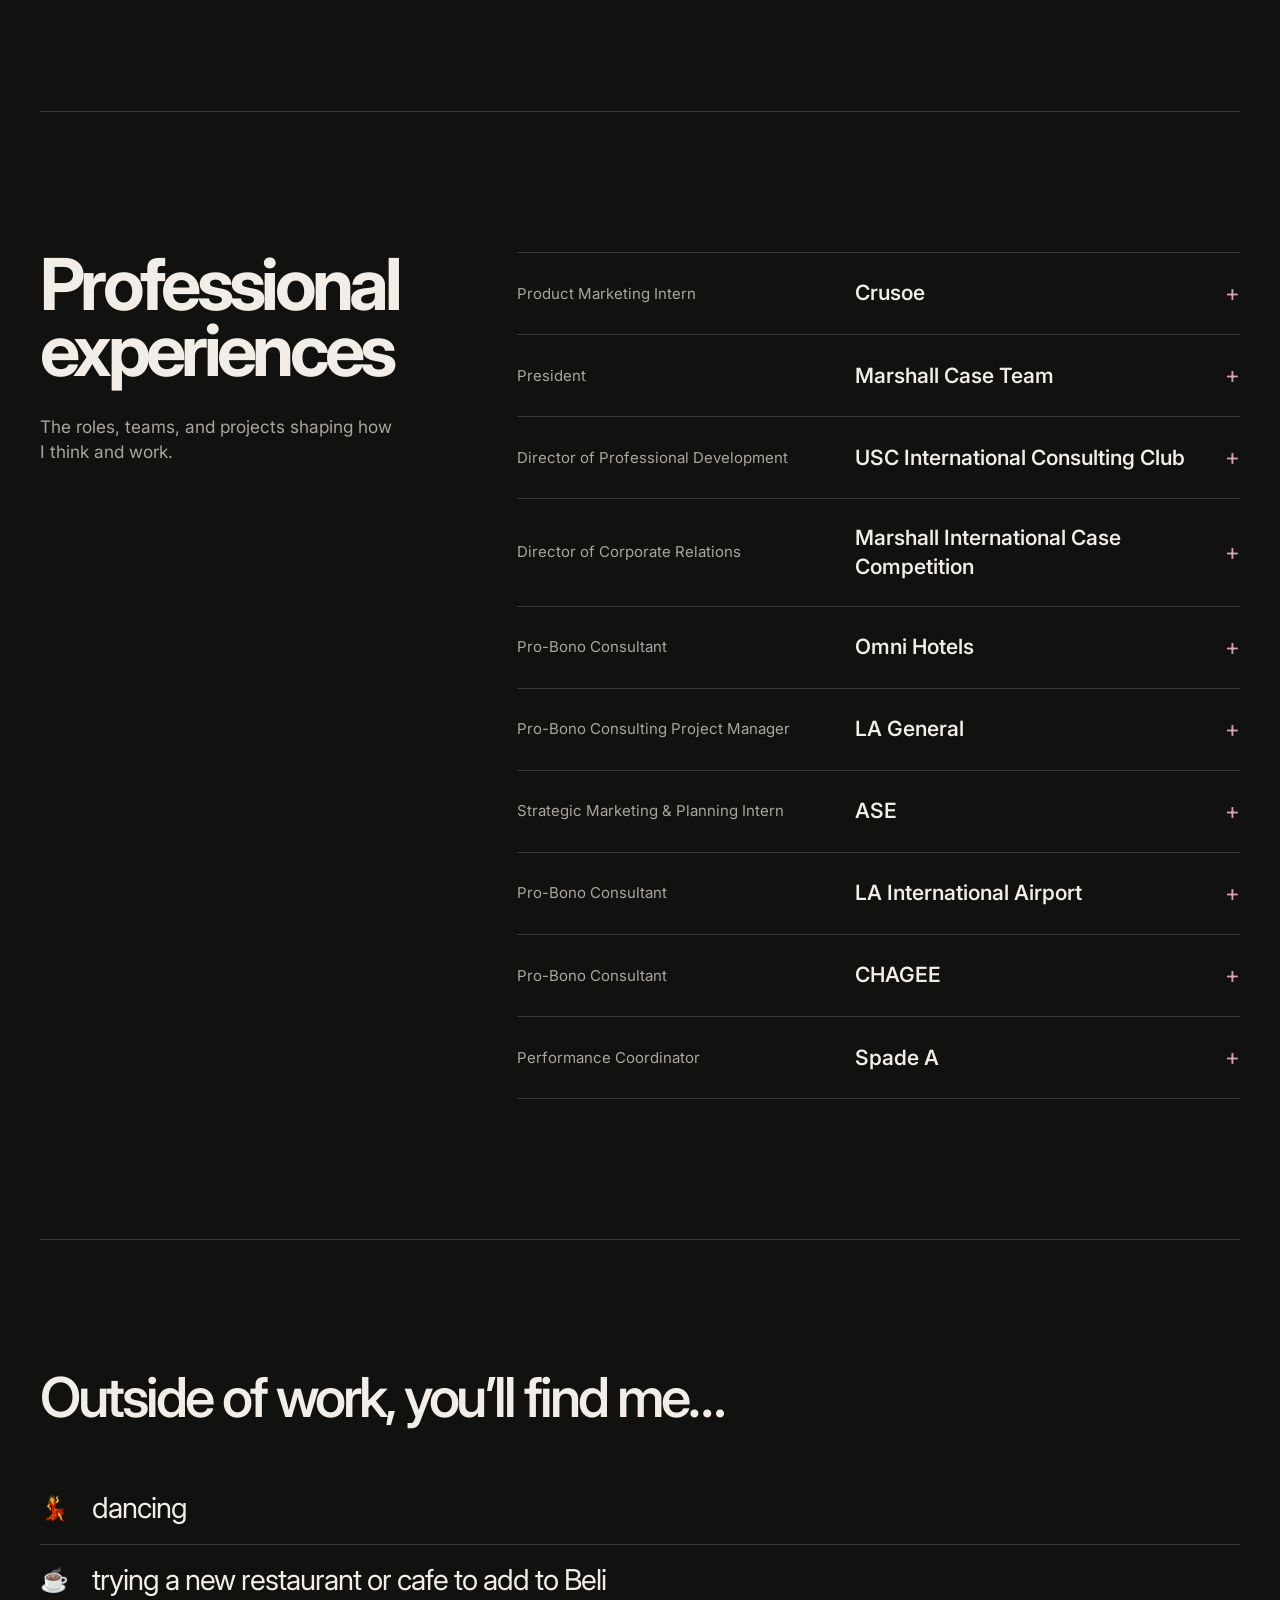
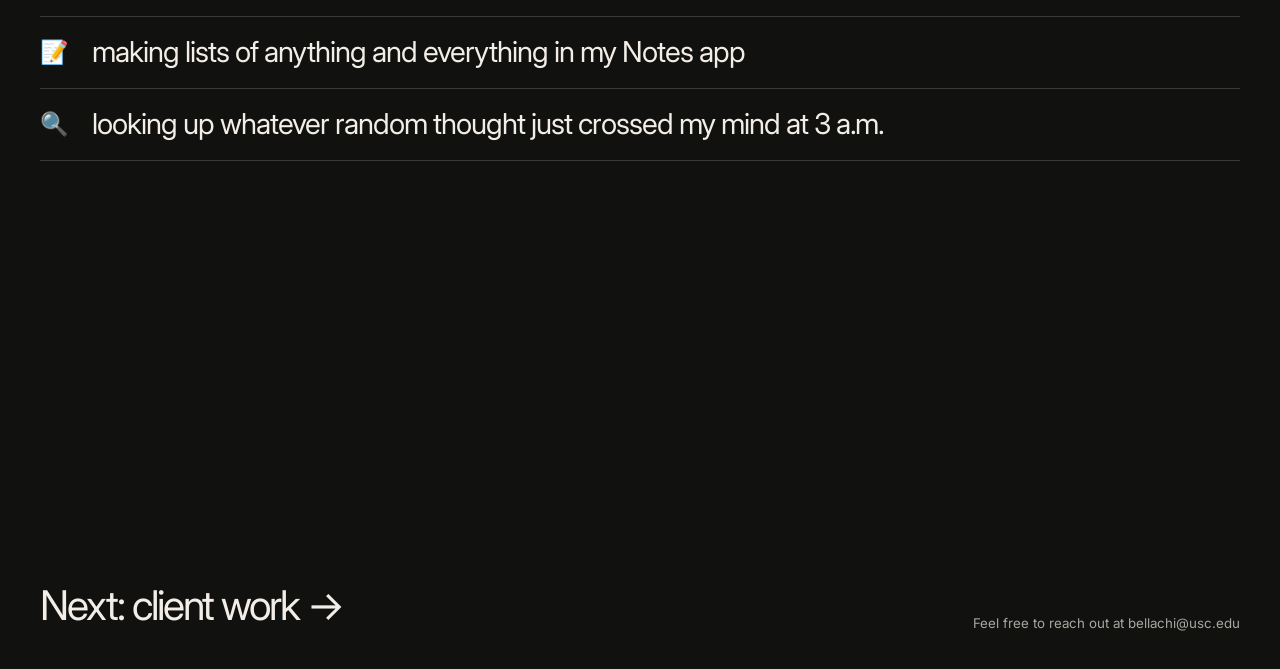
==== commit 846fcfa9: "v2 updates - image updates - omni + lax pages" ====
--- a/about-me/index.html
+++ b/about-me/index.html
@@ -41,20 +41,6 @@
           <p>My work lies in the intersection of technology and strategy: understanding what technology can enable and understanding the people, businesses, and problems that ultimately determine how it creates value. I've explored this through product and marketing work at Crusoe and ASE Technology Holding, and also through strategy consulting work for organizations including Omni Hotels &amp; Resorts and Los Angeles World Airports.</p>
           <p>But at the core of all of this is my love for learning, especially when it means stepping into something I don’t fully understand yet. It’s what led me from business to engineering, across industries and around the world. I’m always looking for the next opportunity to challenge what I know, learn from people with different perspectives, and leave with a slightly bigger understanding of the world than I had before.</p>
         </div>
-        <figure class="about-photo about-photo-wide">
-          <img src="/assets/bella-crusoe.jpg" alt="Bella Chien at the Crusoe office" />
-          <figcaption>Crusoe / San Francisco</figcaption>
-        </figure>
-      </section>
-
-      <section class="off-clock reveal">
-        <h2>Outside of work, you’ll find me…</h2>
-        <ul>
-          <li><span>💃</span> dancing</li>
-          <li><span>☕</span> trying a new restaurant or cafe to add to Beli</li>
-          <li><span>📝</span> making lists of anything and everything in my Notes app</li>
-          <li><span>🔍</span> looking up whatever random thought just crossed my mind at 3 a.m.</li>
-        </ul>
       </section>
 
       <section class="experience-archive reveal" aria-labelledby="experience-title">
@@ -106,6 +92,16 @@
         </div>
       </section>
 
+      <section class="off-clock reveal">
+        <h2>Outside of work, you’ll find me…</h2>
+        <ul>
+          <li><span>💃</span> dancing</li>
+          <li><span>☕</span> trying a new restaurant or cafe to add to Beli</li>
+          <li><span>📝</span> making lists of anything and everything in my Notes app</li>
+          <li><span>🔍</span> looking up whatever random thought just crossed my mind at 3 a.m.</li>
+        </ul>
+      </section>
+
       <footer class="route-footer reveal">
         <a href="/client-work/">Next: client work →</a>
         <small>Feel free to reach out at <a href="mailto:bellachi@usc.edu">bellachi@usc.edu</a></small>
--- a/pages.css
+++ b/pages.css
@@ -73,9 +73,9 @@
 .about-photo-wide { width: 100%; margin-top: 100px; aspect-ratio: 16 / 7; }
 .about-photo-wide img { object-position: center 45%; transform: scale(1.04); transform-origin: center; }
 .off-clock { padding: 130px 0; border-top: 1px solid var(--line); }
-.off-clock h2 { margin: 0; font-size: clamp(36px, 4.6vw, 70px); font-weight: 560; line-height: 1; letter-spacing: -.055em; }
-.off-clock ul { margin: 56px 0 0; padding: 0; list-style: none; }
-.off-clock li { display: grid; grid-template-columns: 60px 1fr; align-items: center; padding: 18px 0; border-bottom: 1px solid var(--line); font-size: clamp(25px, 3vw, 44px); letter-spacing: -.045em; }
+.off-clock h2 { margin: 0; font-size: clamp(36px, 4.3vw, 64px); font-weight: 560; line-height: 1; letter-spacing: -.055em; }
+.off-clock ul { margin: 48px 0 0; padding: 0; list-style: none; }
+.off-clock li { display: grid; grid-template-columns: 52px 1fr; align-items: center; padding: 16px 0; border-bottom: 1px solid var(--line); font-size: clamp(20px, 2.25vw, 32px); letter-spacing: -.035em; }
 .off-clock li span { font-size: .8em; }
 .experience-archive { display: grid; grid-template-columns: minmax(250px, .8fr) 1.6fr; gap: clamp(50px, 9vw, 160px); padding: 140px 0; border-top: 1px solid var(--line); }
 .archive-heading h2 { margin: 0; font-size: clamp(48px, 5.6vw, 84px); line-height: .92; letter-spacing: -.065em; }
@@ -84,11 +84,11 @@
 .experience-accordion details:last-child { border-bottom: 1px solid var(--line); }
 .experience-accordion summary { display: grid; grid-template-columns: 1fr 1.1fr auto; gap: 24px; align-items: center; padding: 25px 0; cursor: pointer; list-style: none; }
 .experience-accordion summary::-webkit-details-marker { display: none; }
-.experience-accordion summary span { color: var(--gray); font-size: 13px; }
-.experience-accordion summary strong { font-size: 18px; font-weight: 560; }
+.experience-accordion summary span { color: var(--gray); font-size: 15px; }
+.experience-accordion summary strong { font-size: 21px; font-weight: 560; }
 .experience-accordion summary i { color: var(--accent); font-size: 23px; font-style: normal; transition: transform 180ms ease; }
 .experience-accordion details[open] summary i { transform: rotate(45deg); }
-.experience-accordion details > p { max-width: 680px; margin: 0 0 30px auto; color: var(--gray); font-size: 16px; line-height: 1.55; }
+.experience-accordion details > p { max-width: 680px; margin: 0 0 30px auto; color: var(--gray); font-size: 17px; line-height: 1.55; }
 
 .strategy-intro { display: grid; grid-template-columns: 1.25fr 1fr; gap: clamp(60px, 9vw, 160px); padding: 140px 0; border-top: 1px solid var(--line); }
 .strategy-intro > p { margin: 0; font-size: clamp(23px, 2.2vw, 35px); line-height: 1.28; letter-spacing: -.04em; }
@@ -144,6 +144,7 @@
 .project-actions { display: flex; flex-wrap: wrap; gap: 14px 28px; }
 .project-link-secondary span { background: transparent; border: 1px solid var(--accent); color: var(--accent); }
 .project-visual { position: relative; width: 100%; margin: 48px 0 0; aspect-ratio: 16 / 7; overflow: hidden; background: var(--soft-carbon); border: 1px solid rgba(var(--accent-rgb), .45); }
+.client-project-main > .project-visual { margin: 0 0 24px; }
 .project-visual img { width: 100%; height: 100%; object-fit: cover; transition: transform 600ms cubic-bezier(.17,.84,.22,1); }
 .project-visual:hover img { transform: scale(1.025); }
 .project-visual figcaption { position: absolute; left: 15px; bottom: 13px; padding: 7px 9px; background: rgba(17,17,15,.82); color: var(--bone); font-size: 10px; letter-spacing: .09em; text-transform: uppercase; }
@@ -165,6 +166,7 @@
 .visual-placeholder-tall { min-height: 420px; margin-top: 0; }
 
 .journey-map { display: grid; grid-template-columns: repeat(4, 1fr); gap: 2px; margin: 62px 0; }
+.journey-map-three { grid-template-columns: repeat(3, 1fr); }
 .journey-map article { position: relative; min-height: 285px; padding: 25px; background: var(--soft-carbon); border-top: 2px solid var(--accent); }
 .journey-map article::after { content: "→"; position: absolute; z-index: 2; top: 22px; right: -9px; color: var(--accent); }
 .journey-map article:last-child::after { display: none; }
@@ -172,9 +174,17 @@
 .journey-map h3, .accessibility-grid h3, .solution-system h3, .implementation-grid h3 { margin: 54px 0 17px; font-size: 22px; line-height: 1; letter-spacing: -.04em; }
 .journey-map p, .accessibility-grid p, .solution-system p, .implementation-grid p { margin: 0; color: var(--gray); font-size: 14px; line-height: 1.5; }
 .accessibility-grid { display: grid; grid-template-columns: repeat(3, 1fr); gap: 16px; margin-top: 62px; }
+.accessibility-grid-four { grid-template-columns: repeat(2, 1fr); }
 .accessibility-grid article { min-height: 260px; padding: 28px; border: 1px solid var(--line); }
 .accessibility-grid article > span { color: var(--accent); font-size: 42px; }
 .accessibility-grid h3 { margin-top: 32px; }
+.risk-grid { display: grid; grid-template-columns: repeat(2, 1fr); gap: 16px; margin: 62px 0; }
+.risk-grid article { padding: 30px; border: 1px solid var(--line); background: linear-gradient(145deg, rgba(var(--accent-rgb), .1), transparent 62%); }
+.risk-grid span { color: var(--accent); font-size: 11px; font-weight: 700; letter-spacing: .12em; text-transform: uppercase; }
+.risk-grid h3 { margin: 42px 0 24px; font-size: 25px; line-height: 1; letter-spacing: -.04em; }
+.risk-grid article p { margin-bottom: 17px; color: var(--gray); font-size: 14px; line-height: 1.52; letter-spacing: 0; }
+.risk-grid article p:last-child { margin-bottom: 0; }
+.risk-grid p strong { display: block; margin-bottom: 4px; color: var(--bone); font-size: 11px; letter-spacing: .08em; text-transform: uppercase; }
 .solution-system { display: grid; gap: 2px; margin-top: 60px; counter-reset: solution; }
 .solution-system article { display: grid; grid-template-columns: .65fr 1fr 1.4fr; gap: 26px; align-items: center; min-height: 152px; padding: 25px 28px; background: var(--soft-carbon); transition: background 180ms ease; }
 .solution-system article:hover { background: rgba(var(--accent-rgb), .14); }
@@ -215,6 +225,8 @@
 .case-summary strong { color: var(--accent); font-weight: 600; }
 .case-cover { position: relative; width: 100%; height: min(70vw, 760px); margin: 0; overflow: hidden; background: var(--soft-carbon); }
 .case-cover img { width: 100%; height: 100%; object-fit: cover; object-position: center top; }
+.case-cover-lax img { object-position: center 48%; }
+.case-cover-omni img { object-position: center 54%; }
 .case-cover figcaption { position: absolute; left: 30px; bottom: 24px; padding: 7px 9px; background: rgba(17,17,15,.82); color: var(--gray); font-size: 10px; letter-spacing: .1em; text-transform: uppercase; }
 
 .case-body { width: var(--page); margin-inline: auto; }
@@ -222,6 +234,9 @@
 .case-intro { display: grid; grid-template-columns: 1fr 2fr; gap: clamp(40px, 8vw, 150px); padding: 150px 0; }
 .case-intro h2, .case-section h2 { margin: 0; font-size: clamp(52px, 6.4vw, 96px); font-weight: 600; line-height: .9; letter-spacing: -.07em; }
 .case-intro p { margin: 0; max-width: 900px; font-size: clamp(23px, 2.25vw, 36px); line-height: 1.17; letter-spacing: -.04em; }
+.case-intro > div > p + p { margin-top: 28px; }
+.case-intro .confidentiality-note { max-width: 760px; padding: 22px 24px; border: 1px solid rgba(var(--accent-rgb), .42); color: var(--gray); font-size: 14px; line-height: 1.55; letter-spacing: 0; }
+.case-intro .confidentiality-note strong { display: block; margin-bottom: 7px; color: var(--accent); font-size: 11px; letter-spacing: .12em; text-transform: uppercase; }
 .case-section { display: grid; grid-template-columns: minmax(180px, .74fr) minmax(0, 2fr); gap: clamp(40px, 8vw, 150px); padding: 136px 0; border-top: 1px solid var(--line); }
 .case-section-number { color: var(--accent); font-size: 12px; font-weight: 700; letter-spacing: .12em; text-transform: uppercase; }
 .case-section-content h2 { margin-bottom: 42px; }
@@ -273,8 +288,9 @@
   .strategy-case, .client-project { grid-template-columns: 135px 1fr; }
   .essay { grid-template-columns: 76px 1fr; }
   .essay .visual-placeholder, .essay .essay-visual { grid-column: 2; }
-  .journey-map { grid-template-columns: repeat(2, 1fr); }
+  .journey-map, .journey-map-three { grid-template-columns: repeat(2, 1fr); }
   .accessibility-grid { grid-template-columns: 1fr; }
+  .risk-grid { grid-template-columns: 1fr; }
   .solution-system article { grid-template-columns: .5fr 1fr 1.3fr; }
   .case-hero { min-height: auto; padding-bottom: 80px; }
   .case-title { margin: 82px 0; }
@@ -301,7 +317,7 @@
   .about-photo-wide { margin-top: 64px; aspect-ratio: 4 / 5; }
   .about-photo-wide img { object-position: center 44%; transform: scale(1.03); transform-origin: center; }
   .off-clock { padding: 90px 0; }
-  .off-clock li { grid-template-columns: 45px 1fr; font-size: 25px; }
+  .off-clock li { grid-template-columns: 42px 1fr; font-size: 21px; }
   .experience-archive { padding: 92px 0; }
   .experience-accordion summary { grid-template-columns: 1fr auto; gap: 8px 18px; }
   .experience-accordion summary strong { grid-column: 1; grid-row: 2; }
@@ -329,7 +345,7 @@
   .essay .visual-placeholder, .essay .essay-visual { grid-column: 1; }
   .essay-visual { max-width: 420px; }
   .essay-content h2 { font-size: clamp(40px, 10vw, 58px); }
-  .journey-map { grid-template-columns: 1fr; }
+  .journey-map, .journey-map-three, .accessibility-grid-four { grid-template-columns: 1fr; }
   .journey-map article::after { top: auto; right: 24px; bottom: -10px; transform: rotate(90deg); }
   .solution-system article { grid-template-columns: 1fr; gap: 12px; }
   .solution-system h3 { margin: 8px 0; }
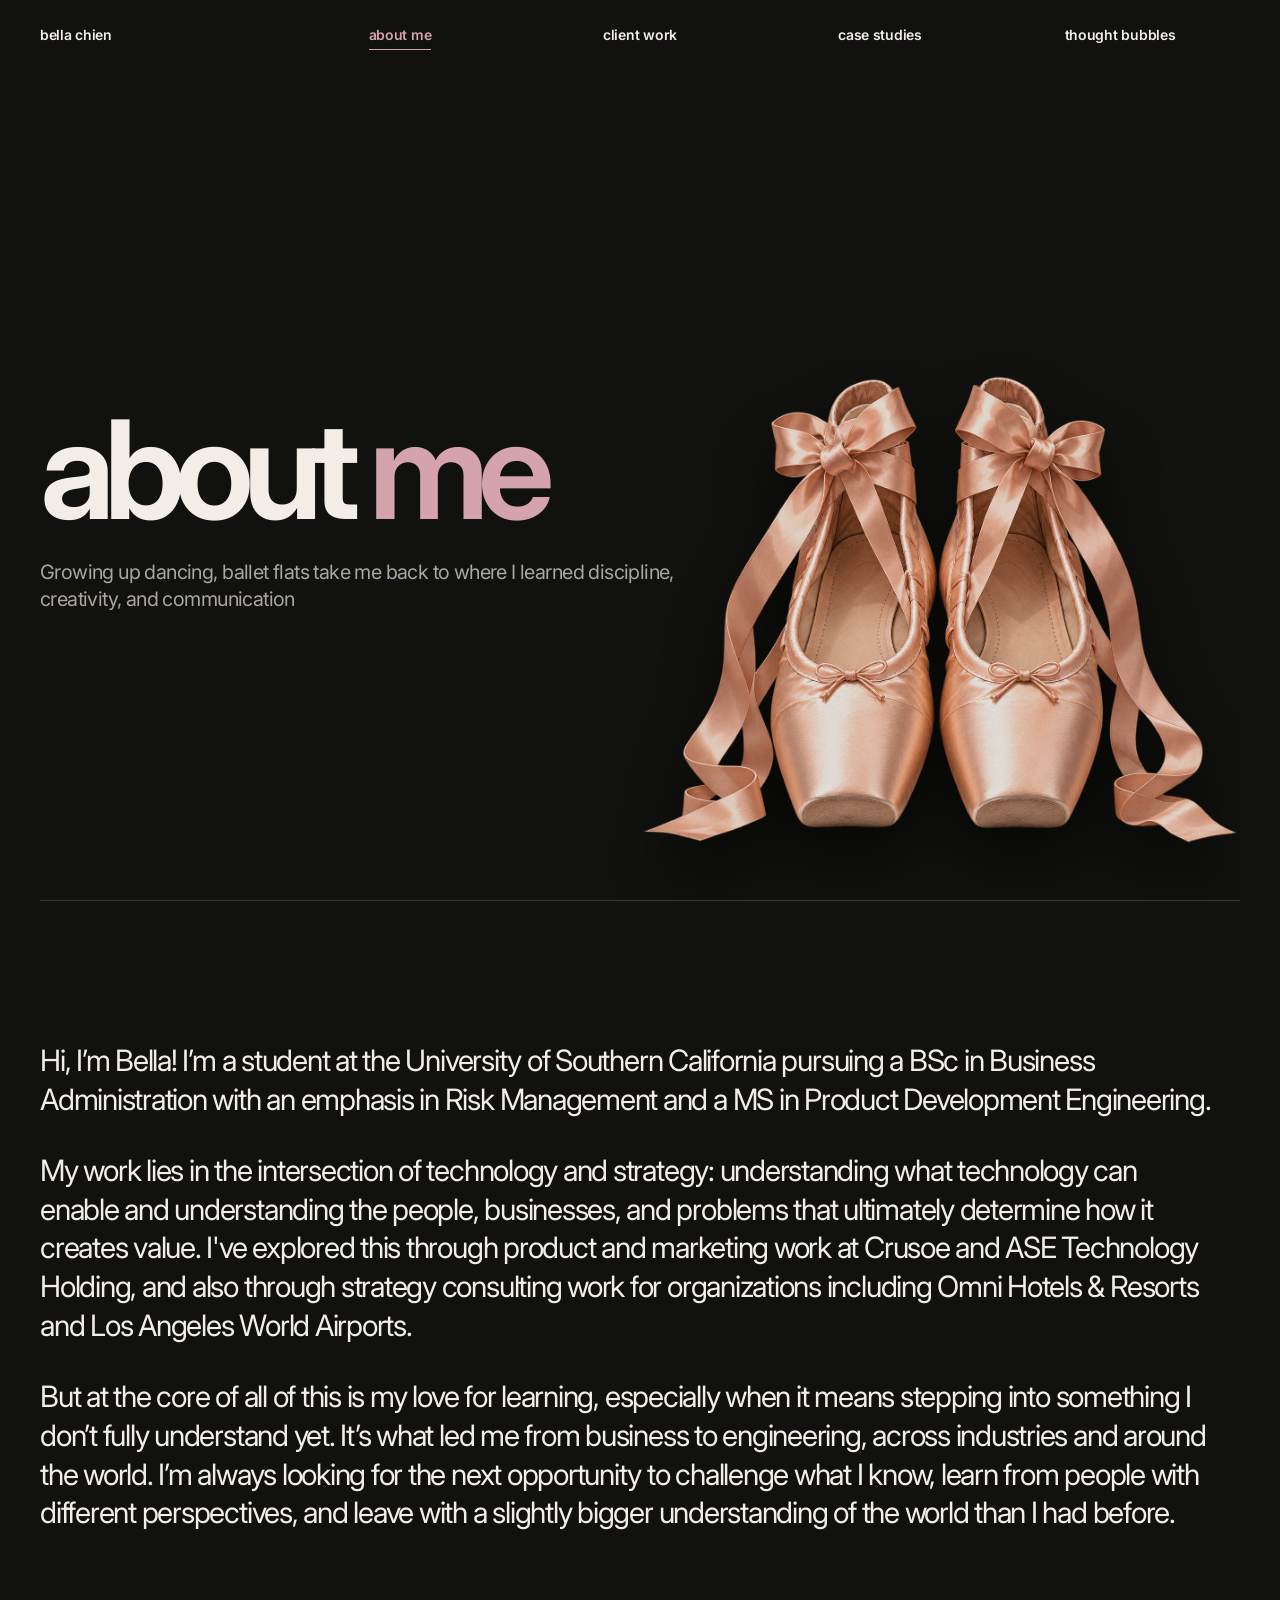
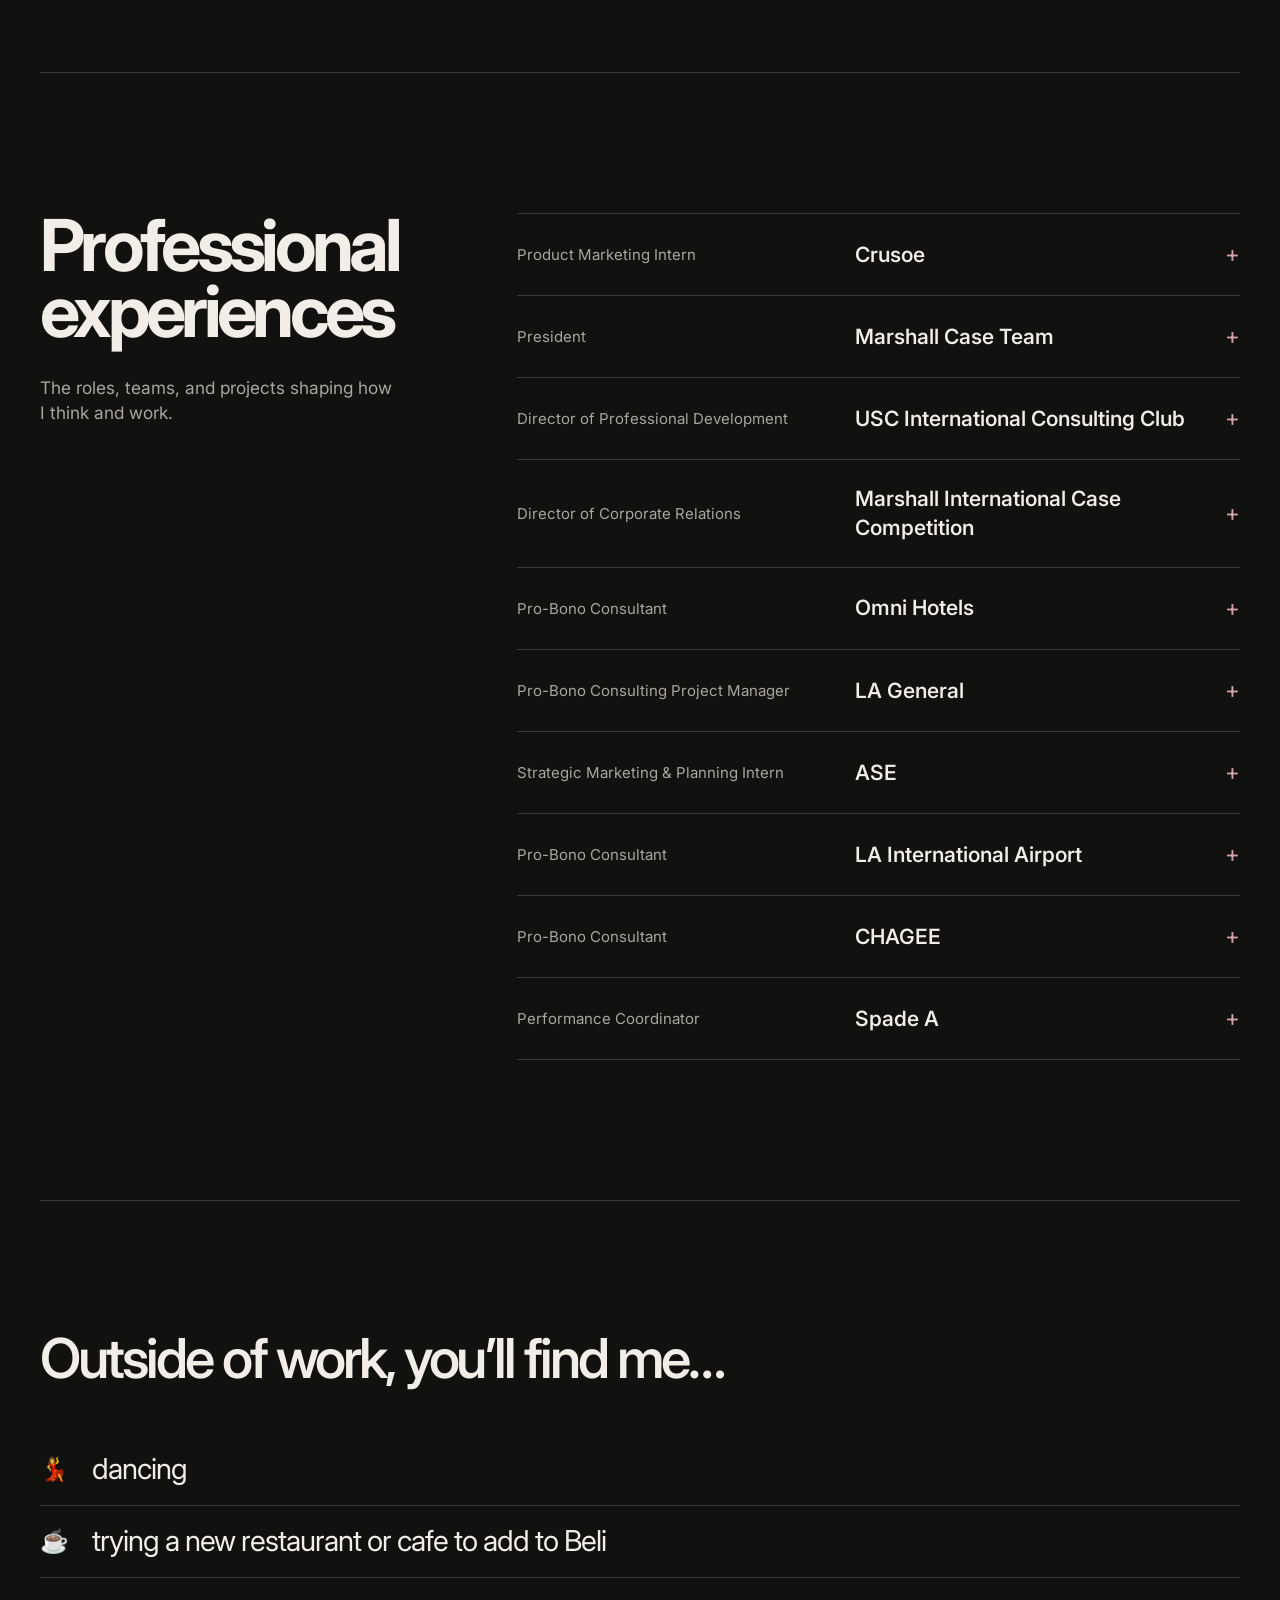
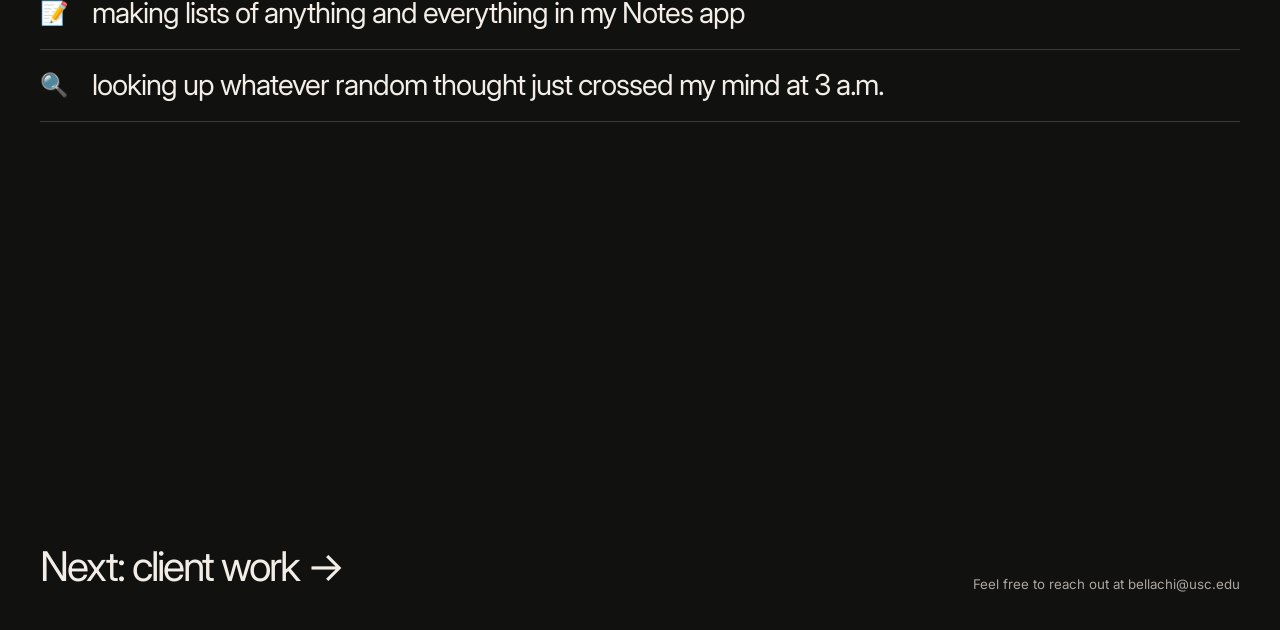
==== commit 65276a50: "updates" ====
--- a/about-me/index.html
+++ b/about-me/index.html
@@ -11,7 +11,7 @@
     <link rel="preconnect" href="https://fonts.gstatic.com" crossorigin />
     <link href="https://fonts.googleapis.com/css2?family=Inter:wght@400;500;600;700&display=swap" rel="stylesheet" />
     <link rel="stylesheet" href="/pages.css?v=6" />
-    <script src="/pages.js?v=5" defer></script>
+    <script src="/pages.js?v=6" defer></script>
   </head>
   <body class="theme-about">
     <a class="skip-link" href="#main">Skip to content</a>
@@ -37,7 +37,7 @@
 
       <section class="about-prose-block reveal" aria-label="About Bella">
         <div class="about-prose">
-          <p>Hi, I’m Bella! I’m a student at the University of Southern California pursuing a BSc in Business Administration with an emphasis in Risk Management and an intended MS in Product Development Engineering.</p>
+          <p>Hi, I’m Bella! I’m a student at the University of Southern California pursuing a BSc in Business Administration with an emphasis in Risk Management and a MS in Product Development Engineering.</p>
           <p>My work lies in the intersection of technology and strategy: understanding what technology can enable and understanding the people, businesses, and problems that ultimately determine how it creates value. I've explored this through product and marketing work at Crusoe and ASE Technology Holding, and also through strategy consulting work for organizations including Omni Hotels &amp; Resorts and Los Angeles World Airports.</p>
           <p>But at the core of all of this is my love for learning, especially when it means stepping into something I don’t fully understand yet. It’s what led me from business to engineering, across industries and around the world. I’m always looking for the next opportunity to challenge what I know, learn from people with different perspectives, and leave with a slightly bigger understanding of the world than I had before.</p>
         </div>
